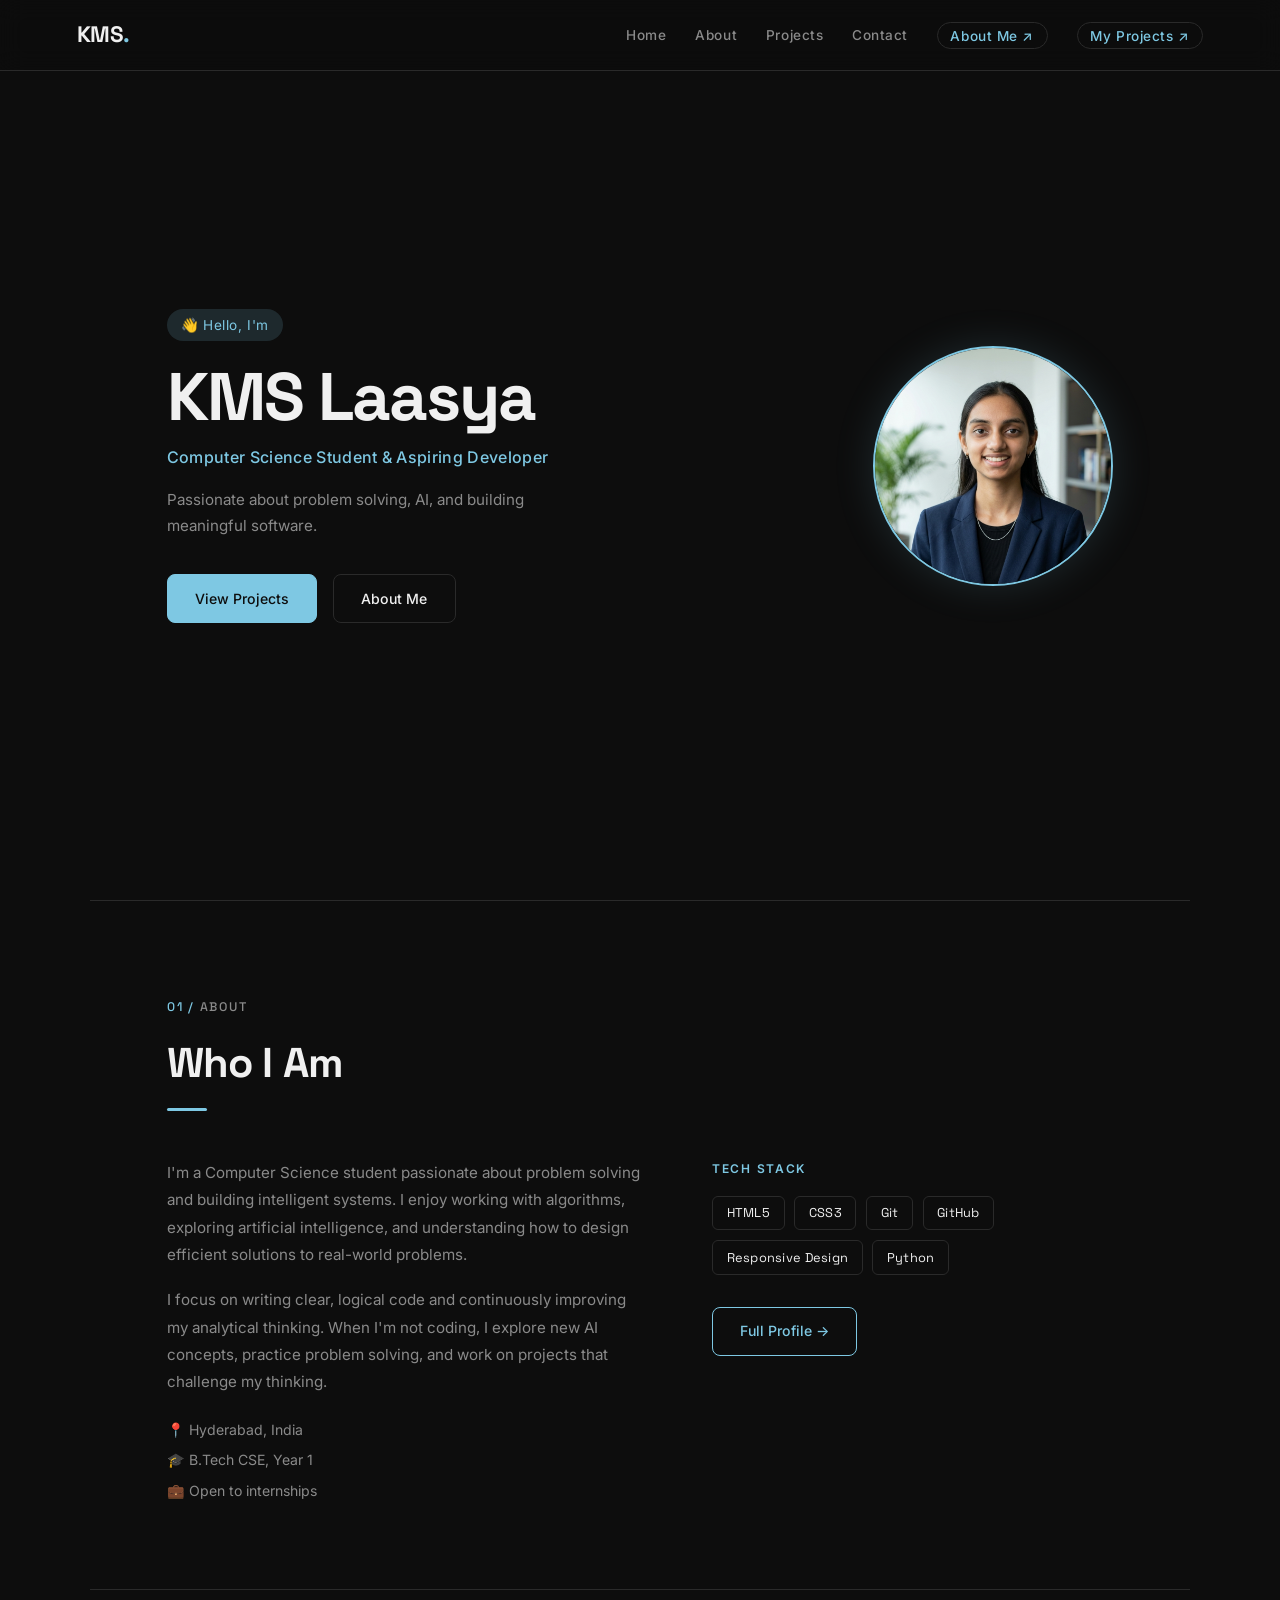
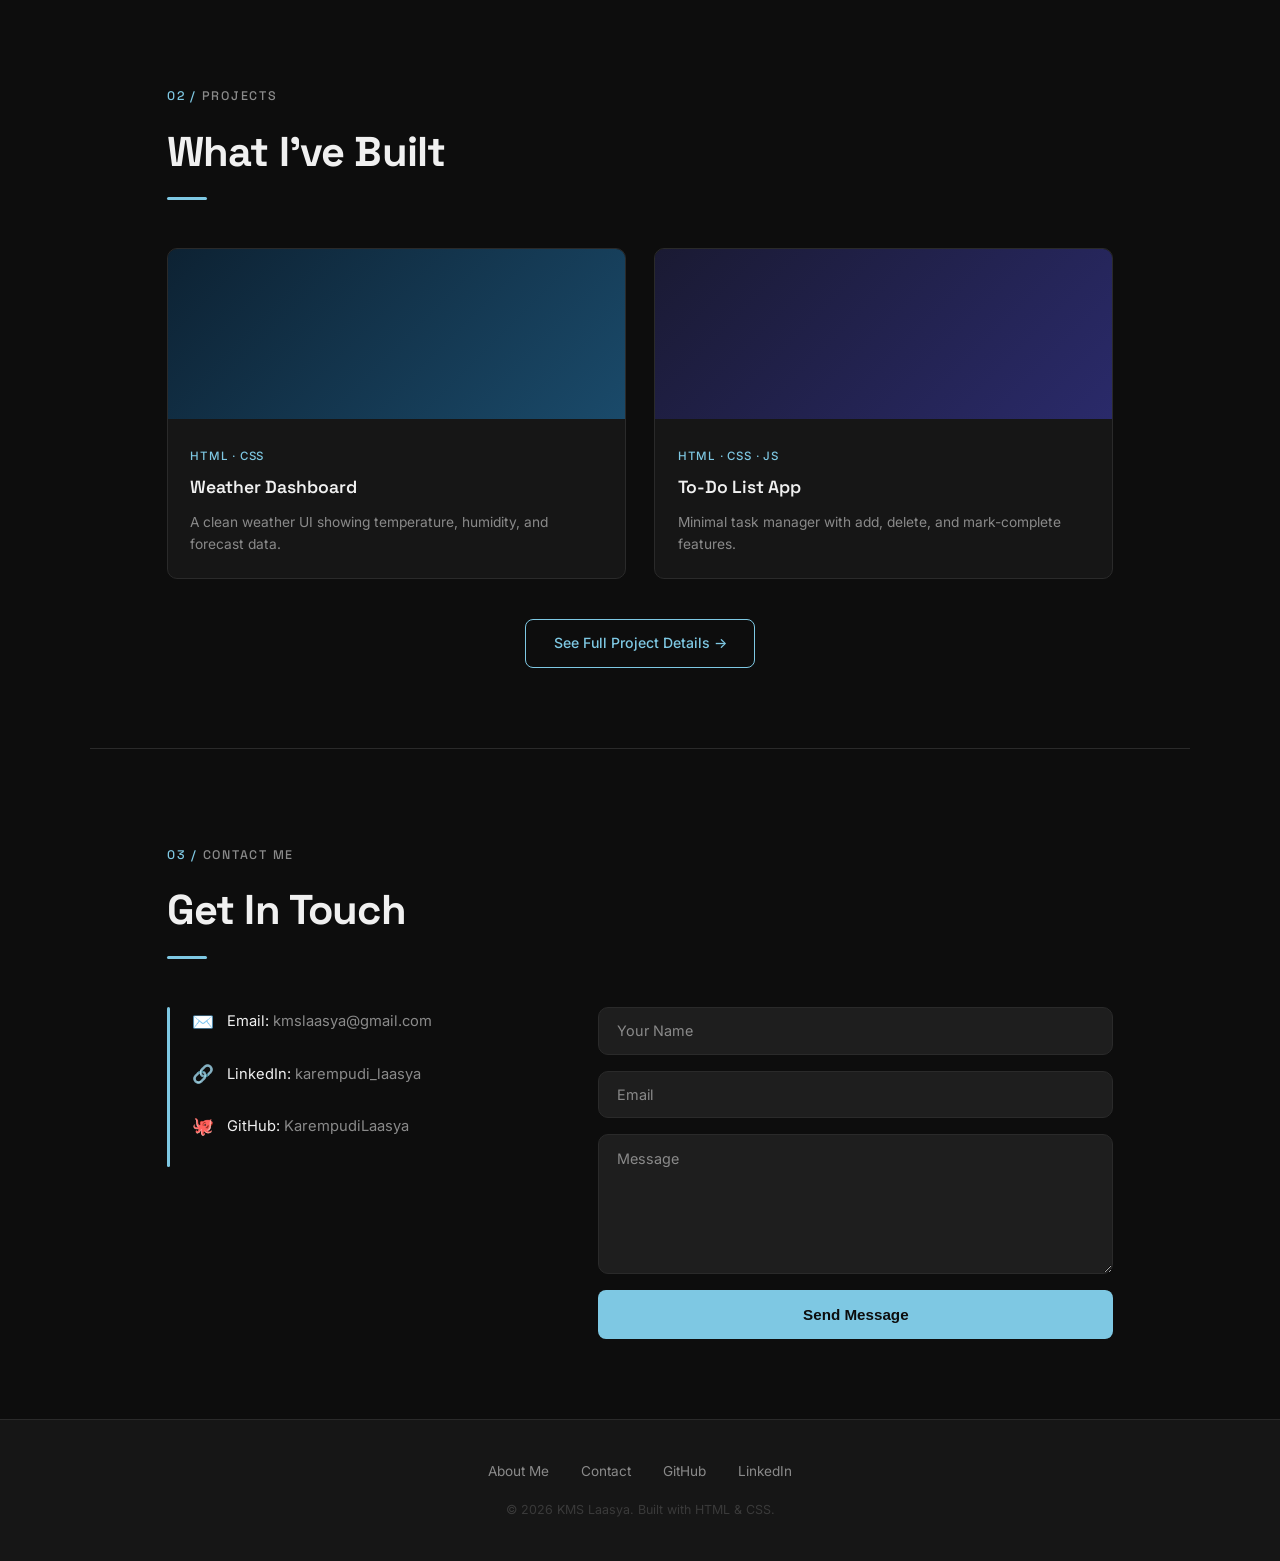
==== index.html @ 2747d2d9 "my portfolio website" ====
<!DOCTYPE html>
<!-- Main portfolio page — KMS Laasya — Summary / Landing page -->
<html lang="en">
<head>
  <meta charset="UTF-8" />
  <meta name="viewport" content="width=device-width, initial-scale=1.0" />
  <title>KMS Laasya — Portfolio</title>
  <!-- Google Fonts: Space Grotesk for modern dark-theme aesthetic -->
  <link href="https://fonts.googleapis.com/css2?family=Space+Grotesk:wght@300;400;500;600;700&family=Inter:wght@300;400;500&display=swap" rel="stylesheet" />
  <link rel="stylesheet" href="styles.css" />
</head>
<body>

  <!-- ===================== NAVIGATION ===================== -->
  <!-- Fixed top bar; 4 scroll links + 2 tab links to separate pages -->
  <header class="navbar">
    <a href="#home" class="nav-logo">KMS<span>.</span></a>
    <nav>
      <ul class="nav-links">
        <li><a href="#home">Home</a></li>
        <li><a href="#about">About</a></li>
        <li><a href="#projects">Projects</a></li>
        <li><a href="#contact">Contact</a></li>
        <!-- Tab links: open the two new dedicated pages -->
        <li><a href="about.html" class="nav-tab">About Me ↗</a></li>
        <li><a href="projects.html" class="nav-tab">My Projects ↗</a></li>
      </ul>
    </nav>
  </header>

  <!-- ===================== HERO SECTION ===================== -->
  <section id="home" class="hero">

    <div class="hero-text">
      <span class="hero-label">👋 Hello, I'm</span>
      <h1 class="hero-name">KMS Laasya</h1>
      <p class="hero-role">Computer Science Student &amp; Aspiring Developer</p>
      <p class="hero-tagline">Passionate about problem solving, AI, and building meaningful software.</p>
      <div class="hero-buttons">
        <a href="#projects" class="btn btn-primary">View Projects</a>
        <a href="about.html" class="btn btn-secondary">About Me</a>
      </div>
    </div>

    <!-- Profile image area — replace div with <img src="assets/profile.jpg"> when ready -->
    <div class="hero-image">
      <!-- Profile image " -->
        <img src="Profile_color.png" alt="KMS Laasya" class="profile-photo" />
    </div>

  </section>

  <!-- ===================== ABOUT SUMMARY ===================== -->
  <!-- Quick snapshot of who I am — styled like Image 2 (numbered label + bio + tech tags) -->
  <section id="about" class="about-summary">

    <div class="section-number">01 / <span>ABOUT</span></div>
    <h2 class="section-title">Who I Am</h2>
    <div class="title-line"></div>

    <!-- Two-column: bio text left | tech tags right -->
    <div class="about-summary-grid">

      <div class="about-bio">
        <p>
          I'm a Computer Science student passionate about problem solving and building
          intelligent systems. I enjoy working with algorithms, exploring artificial
          intelligence, and understanding how to design efficient solutions to real-world problems.
        </p>
        <p>
          I focus on writing clear, logical code and continuously improving my analytical
          thinking. When I'm not coding, I explore new AI concepts, practice problem solving,
          and work on projects that challenge my thinking.
        </p>
        <ul class="about-facts">
          <li>📍 Hyderabad, India</li>
          <li>🎓 B.Tech CSE, Year 1</li>
          <li>💼 Open to internships</li>
        </ul>
      </div>

      <!-- Tech stack pill tags (matches Image 2) -->
      <div class="tech-stack">
        <p class="tech-label">TECH STACK</p>
        <div class="tech-tags">
          <span class="tag">HTML5</span>
          <span class="tag">CSS3</span>
          <span class="tag">Git</span>
          <span class="tag">GitHub</span>
          <span class="tag">Responsive Design</span>
          <span class="tag">Python</span>
        </div>
        <a href="about.html" class="btn btn-outline" style="margin-top:2rem;display:inline-block;">Full Profile →</a>
      </div>

    </div>
  </section>

  <!-- ===================== PROJECTS SUMMARY ===================== -->
  <!-- Two mini project cards; full details live on projects.html -->
  <section id="projects" class="projects-summary">

    <div class="section-number">02 / <span>PROJECTS</span></div>
    <h2 class="section-title">What I've Built</h2>
    <div class="title-line"></div>

    <div class="projects-grid">

      <!-- Card 1: Weather Dashboard -->
      <article class="project-card">
        <div class="project-img project-img-1">
          <div class="project-overlay">
            <a href="https://github.com/KarempudiLaasya" class="overlay-link" target="_blank">GitHub</a>
          </div>
        </div>
        <div class="project-info">
          <span class="project-tag">HTML · CSS</span>
          <h3>Weather Dashboard</h3>
          <p>A clean weather UI showing temperature, humidity, and forecast data.</p>
        </div>
      </article>

      <!-- Card 2: To-Do List App -->
      <article class="project-card">
        <div class="project-img project-img-2">
          <div class="project-overlay">
            <a href="https://github.com/KarempudiLaasya" class="overlay-link" target="_blank">GitHub</a>
          </div>
        </div>
        <div class="project-info">
          <span class="project-tag">HTML · CSS · JS</span>
          <h3>To-Do List App</h3>
          <p>Minimal task manager with add, delete, and mark-complete features.</p>
        </div>
      </article>

    </div>

    <div class="projects-more">
      <a href="projects.html" class="btn btn-outline">See Full Project Details →</a>
    </div>

  </section>

  <!-- ===================== CONTACT SECTION ===================== -->
  <!-- Layout matches Image 1: info left, form right, dark background -->
  <section id="contact" class="contact">

    <div class="section-number">03 / <span>CONTACT ME</span></div>
    <h2 class="section-title">Get In Touch</h2>
    <div class="title-line"></div>

    <!-- Two-column grid: contact details | form -->
    <div class="contact-grid">

      <!-- Left: vertical accent bar + details list -->
      <div class="contact-info">
        <div class="contact-bar"></div>
        <ul class="contact-details">
          <!-- <li>
            <span class="c-icon">📞</span>
            <span>Phone: <a href="tel:+918328149238">+91 8328149238</a></span>
          </li> -->
          <li>
            <span class="c-icon">✉️</span>
            <span>Email: <a href="mailto:kmslaasya@gmail.com">kmslaasya@gmail.com</a></span>
          </li>
          <li>
            <span class="c-icon">🔗</span>
            <span>LinkedIn: <a href="https://www.linkedin.com/in/laasya-karempudi-705903399/" target="_blank">karempudi_laasya</a></span>
          </li>
          <li>
            <span class="c-icon">🐙</span>
            <span>GitHub: <a href="https://github.com/KarempudiLaasya" target="_blank">KarempudiLaasya</a></span>
          </li>
        </ul>
      </div>

      <!-- Right: mailto form — no JS, pure HTML -->
      <div class="contact-form-wrap">
        <form class="contact-form" action="mailto:kmslaasya@gmail.com" method="GET" enctype="text/plain">
          <input  type="text"  name="name"  placeholder="Your Name"  class="form-input" required />
          <input  type="email" name="email" placeholder="Email"       class="form-input" required />
          <textarea name="body" placeholder="Message" class="form-input form-textarea" rows="5" required></textarea>
          <button type="submit" class="btn btn-contact">Send Message</button>
        </form>
      </div>

    </div>
  </section>

  <!-- ===================== FOOTER ===================== -->
  <footer class="footer">
    <div class="footer-links">
      <a href="about.html">About Me</a>
      <a href="#contact">Contact</a>
      <a href="https://github.com/KarempudiLaasya" target="_blank">GitHub</a>
      <a href="https://www.linkedin.com/in/laasya-karempudi-705903399/" target="_blank">LinkedIn</a>
    </div>
    <p class="footer-copy">© 2026 KMS Laasya. Built with HTML &amp; CSS.</p>
  </footer>

</body>
</html>
---- styles.css ----
/* ============================================================
   style.css — KMS Laasya Portfolio
   Dark theme with sky-blue accents (matches reference images)
   ============================================================ */


/* ===================== CSS VARIABLES ===================== */
:root {
  --bg:         #0d0d0d;        /* Main page background — deep black */
  --surface:    #161616;        /* Card / panel background */
  --surface2:   #1e1e1e;        /* Slightly lighter surface for inputs */
  --ink:        #f0f0f0;        /* Primary text — near white */
  --muted:      #8a8a8a;        /* Muted / secondary text */
  --accent:     #7ec8e3;        /* Sky blue accent (matches Image 1 button) */
  --accent-dim: rgba(126,200,227,0.15); /* Dimmed accent for hover fills */
  --border:     #2a2a2a;        /* Subtle border */
  --shadow:     0 4px 30px rgba(0,0,0,0.4);

  --font-head:  'Space Grotesk', sans-serif;
  --font-body:  'Inter', sans-serif;

  --radius:     10px;
  --transition: 0.28s ease;
}

/* ===================== RESET & BASE ===================== */
*, *::before, *::after { margin:0; padding:0; box-sizing:border-box; }

html { scroll-behavior: smooth; }

body {
  font-family: var(--font-body);
  background: var(--bg);
  color: var(--ink);
  line-height: 1.7;
  font-size: 1rem;
}

ul  { list-style: none; }
a   { text-decoration: none; color: inherit; }
img { max-width: 100%; display: block; }

/* ===================== FADE-IN ANIMATION ===================== */
@keyframes fadeUp {
  from { opacity:0; transform:translateY(24px); }
  to   { opacity:1; transform:translateY(0); }
}
/* Applied to major entry elements */
.hero-text, .hero-image, .section-title, .about-summary-grid, .projects-grid, .contact-grid {
  animation: fadeUp 0.7s ease both;
}

/* ===================== NAVIGATION ===================== */
.navbar {
  position: fixed;
  top: 0; left: 0;
  width: 100%;
  z-index: 100;
  display: flex;
  align-items: center;
  justify-content: space-between;
  padding: 1rem 6%;
  background: rgba(13,13,13,0.92);
  backdrop-filter: blur(12px);
  border-bottom: 1px solid var(--border);
}

/* Logo */
.nav-logo {
  font-family: var(--font-head);
  font-size: 1.4rem;
  font-weight: 700;
  letter-spacing: -0.02em;
  color: var(--ink);
}
.nav-logo span { color: var(--accent); }

/* Links row */
.nav-links {
  display: flex;
  align-items: center;
  gap: 1.8rem;
}

.nav-links a {
  font-size: 0.85rem;
  font-weight: 500;
  color: var(--muted);
  letter-spacing: 0.04em;
  position: relative;
  transition: color var(--transition);
}
.nav-links a::after {
  content:'';
  position:absolute; bottom:-4px; left:0;
  width:0; height:2px;
  background: var(--accent);
  transition: width var(--transition);
}
.nav-links a:hover { color: var(--ink); }
.nav-links a:hover::after { width:100%; }

/* Tab links to other pages — slightly highlighted to stand out */
.nav-tab {
  color: var(--accent) !important;
  border: 1px solid var(--border);
  padding: 0.3rem 0.8rem;
  border-radius: 50px;
  transition: background var(--transition), border-color var(--transition) !important;
}
.nav-tab::after { display:none !important; } /* No underline for tabs */
.nav-tab:hover  { background: var(--accent-dim); border-color: var(--accent) !important; }

/* ===================== BUTTONS ===================== */
.btn {
  display: inline-block;
  padding: 0.72rem 1.7rem;
  border-radius: 8px;
  font-size: 0.88rem;
  font-weight: 500;
  cursor: pointer;
  transition: transform var(--transition), box-shadow var(--transition), background var(--transition);
  border: 1px solid transparent;
}
.btn:hover { transform: translateY(-3px); }

/* Solid accent fill */
.btn-primary {
  background: var(--accent);
  color: #0d0d0d;
  border-color: var(--accent);
}
.btn-primary:hover { box-shadow: 0 6px 20px rgba(126,200,227,0.3); }

/* Ghost / outline */
.btn-secondary {
  background: transparent;
  color: var(--ink);
  border-color: var(--border);
}
.btn-secondary:hover { background: var(--surface2); border-color: var(--muted); }

.btn-outline {
  background: transparent;
  color: var(--accent);
  border-color: var(--accent);
}
.btn-outline:hover { background: var(--accent-dim); }

/* Contact form submit button — full width, same shade as Image 1 */
.btn-contact {
  width: 100%;
  background: var(--accent);
  color: #0d0d0d;
  font-size: 0.95rem;
  font-weight: 600;
  padding: 1rem;
  border-radius: 8px;
  border: none;
  cursor: pointer;
  transition: opacity var(--transition), transform var(--transition);
}
.btn-contact:hover { opacity: 0.85; transform: translateY(-2px); }

/* ===================== SHARED SECTION STYLES ===================== */
section {
  padding: 6rem 6% 5rem;
  max-width: 1100px;
  margin: 0 auto;
}

/* Numbered section label — "01 / ABOUT" style */
.section-number {
  font-family: var(--font-head);
  font-size: 0.78rem;
  letter-spacing: 0.14em;
  color: var(--accent);
  margin-bottom: 0.6rem;
  font-weight: 500;
}
.section-number span { color: var(--muted); }

/* Section main title */
.section-title {
  font-family: var(--font-head);
  font-size: clamp(1.8rem, 4vw, 2.6rem);
  font-weight: 700;
  color: var(--ink);
  margin-bottom: 0.6rem;
  letter-spacing: -0.02em;
}

/* Short accent underline below title */
.title-line {
  width: 40px;
  height: 3px;
  background: var(--accent);
  margin-bottom: 3rem;
  border-radius: 2px;
}

/* ===================== HERO ===================== */
.hero {
  min-height: 100vh;
  display: flex;
  align-items: center;
  justify-content: space-between;
  gap: 3rem;
  padding-top: 7rem;
  max-width: 1100px;
  margin: 0 auto;
  padding-left: 6%;
  padding-right: 6%;
}

/* Badge above name */
.hero-label {
  display: inline-block;
  font-size: 0.85rem;
  color: var(--accent);
  background: var(--accent-dim);
  padding: 0.3rem 0.9rem;
  border-radius: 50px;
  margin-bottom: 1.2rem;
  letter-spacing: 0.04em;
}

/* Large name heading */
.hero-name {
  font-family: var(--font-head);
  font-size: clamp(2.6rem, 6vw, 4.2rem);
  line-height: 1.1;
  font-weight: 700;
  letter-spacing: -0.03em;
  margin-bottom: 0.6rem;
}

/* Role text */
.hero-role {
  font-size: 1rem;
  color: var(--accent);
  font-weight: 500;
  margin-bottom: 1rem;
  letter-spacing: 0.02em;
}

/* Short bio line */
.hero-tagline {
  font-size: 0.95rem;
  color: var(--muted);
  max-width: 420px;
  margin-bottom: 2.2rem;
}

.hero-buttons { display:flex; gap:1rem; flex-wrap:wrap; }

/* Profile circle */
.profile-placeholder {
  width: 240px;
  height: 240px;
  border-radius: 50%;
  background: linear-gradient(135deg, #1a2a33 0%, #2a4a5a 100%);
  display: flex;
  align-items: center;
  justify-content: center;
  font-family: var(--font-head);
  font-size: 2.6rem;
  color: var(--accent);
  font-weight: 700;
  border: 2px solid var(--accent);
  box-shadow: 0 0 40px rgba(126,200,227,0.15);
}

/* If a real photo is used, apply this class to the <img> tag */
.profile-photo {
  width: 240px;
  height: 240px;
  border-radius: 50%;
  object-fit: cover;
  border: 2px solid var(--accent);
  box-shadow: 0 0 40px rgba(126,200,227,0.15);
}

/* ===================== ABOUT SUMMARY ===================== */
.about-summary {
  border-top: 1px solid var(--border);
}

/* Two-column grid: bio | tech tags */
.about-summary-grid {
  display: grid;
  grid-template-columns: 1.2fr 1fr;
  gap: 4rem;
  align-items: start;
}

.about-bio p {
  color: var(--muted);
  margin-bottom: 1.1rem;
  font-size: 0.95rem;
  line-height: 1.8;
}

/* Quick facts bullets */
.about-facts { margin-top: 1.4rem; }
.about-facts li {
  font-size: 0.88rem;
  color: var(--muted);
  margin-bottom: 0.4rem;
}

/* Tech stack label */
.tech-label {
  font-size: 0.75rem;
  letter-spacing: 0.14em;
  color: var(--accent);
  font-weight: 600;
  margin-bottom: 1rem;
}

/* Tag pills — matches Image 2 bordered tags */
.tech-tags { display: flex; flex-wrap: wrap; gap: 0.6rem; }

.tag {
  font-size: 0.8rem;
  color: var(--ink);
  border: 1px solid var(--border);
  padding: 0.35rem 0.85rem;
  border-radius: 6px;
  font-family: var(--font-head);
  letter-spacing: 0.02em;
  transition: border-color var(--transition), color var(--transition);
}
.tag:hover { border-color: var(--accent); color: var(--accent); }

/* ===================== PROJECTS SUMMARY ===================== */
.projects-summary { border-top: 1px solid var(--border); }

/* Responsive 2-column grid */
.projects-grid {
  display: grid;
  grid-template-columns: repeat(auto-fit, minmax(280px, 1fr));
  gap: 1.8rem;
}

/* Project card */
.project-card {
  background: var(--surface);
  border: 1px solid var(--border);
  border-radius: var(--radius);
  overflow: hidden;
  transition: transform var(--transition), border-color var(--transition), box-shadow var(--transition);
}
.project-card:hover {
  transform: translateY(-6px);
  border-color: var(--accent);
  box-shadow: 0 12px 40px rgba(126,200,227,0.1);
}

/* Image area: coloured gradient placeholder */
.project-img {
  height: 170px;
  position: relative;
  overflow: hidden;
}
.project-img-1 { background: linear-gradient(135deg, #0d2233, #1a4a6a); }
.project-img-2 { background: linear-gradient(135deg, #1a1a33, #2a2a6a); }
.project-img-3 { background: linear-gradient(135deg, #1a2a1a, #2a5a2a); }

/* Hover overlay on image */
.project-overlay {
  position: absolute; inset:0;
  background: rgba(0,0,0,0.65);
  display: flex; align-items:center; justify-content:center; gap:1rem;
  opacity:0;
  transition: opacity var(--transition);
}
.project-card:hover .project-overlay { opacity:1; }

.overlay-link {
  color: var(--ink);
  background: rgba(126,200,227,0.2);
  border: 1px solid var(--accent);
  padding: 0.45rem 1rem;
  border-radius: 6px;
  font-size: 0.8rem;
  transition: background var(--transition);
}
.overlay-link:hover { background: var(--accent); color: #0d0d0d; }

/* Card text area */
.project-info { padding: 1.4rem; }

.project-tag {
  font-size: 0.72rem;
  color: var(--accent);
  letter-spacing: 0.07em;
  font-weight: 500;
}

.project-info h3 {
  font-family: var(--font-head);
  font-size: 1.1rem;
  margin: 0.3rem 0 0.5rem;
  color: var(--ink);
  font-weight: 600;
}

.project-info p { font-size:0.86rem; color:var(--muted); line-height:1.6; }

.projects-more { text-align:center; margin-top:2.5rem; }

/* ===================== CONTACT SECTION ===================== */
.contact { border-top: 1px solid var(--border); }

/* Two-column layout: info | form */
.contact-grid {
  display: grid;
  grid-template-columns: 1fr 1.4fr;
  gap: 4rem;
  align-items: start;
}

/* Left column: vertical bar + details */
.contact-info {
  display: flex;
  gap: 1.4rem;
  align-items: flex-start;
}

/* The thin vertical sky-blue bar from Image 1 */
.contact-bar {
  width: 3px;
  min-height: 160px;
  background: var(--accent);
  border-radius: 2px;
  flex-shrink: 0;
}

.contact-details { display:flex; flex-direction:column; gap:1.4rem; }

.contact-details li {
  display: flex;
  align-items: center;
  gap: 0.8rem;
  font-size: 0.92rem;
  color: var(--ink);
}

.c-icon { font-size: 1.1rem; }

.contact-details a {
  color: var(--muted);
  transition: color var(--transition);
}
.contact-details a:hover { color: var(--accent); }

/* Right column: form */
.contact-form { display:flex; flex-direction:column; gap:1rem; }

/* Shared input + textarea styles — matches Image 1 dark rounded fields */
.form-input {
  width: 100%;
  background: var(--surface2);
  border: 1px solid var(--border);
  border-radius: var(--radius);
  padding: 0.9rem 1.1rem;
  font-size: 0.9rem;
  color: var(--ink);
  font-family: var(--font-body);
  transition: border-color var(--transition);
  outline: none;
}
.form-input::placeholder { color: var(--muted); }
.form-input:focus { border-color: var(--accent); }

/* Textarea: taller, resizable vertically only */
.form-textarea {
  resize: vertical;
  min-height: 140px;
}

/* ===================== FOOTER ===================== */
.footer {
  background: var(--surface);
  border-top: 1px solid var(--border);
  text-align: center;
  padding: 2.5rem 6%;
}
.footer-links {
  display: flex;
  justify-content: center;
  gap: 2rem;
  flex-wrap: wrap;
  margin-bottom: 1rem;
}
.footer-links a {
  font-size: 0.85rem;
  color: var(--muted);
  transition: color var(--transition);
}
.footer-links a:hover { color: var(--accent); }
.footer-copy { font-size: 0.78rem; color: #3a3a3a; }

/* ===================== ABOUT PAGE — FULL ===================== */
/* Used in about.html */
.page-hero {
  padding: 9rem 6% 4rem;
  max-width: 1100px;
  margin: 0 auto;
  display: grid;
  grid-template-columns: 1fr 1.4fr;
  gap: 4rem;
  align-items: center;
  border-bottom: 1px solid var(--border);
}

.page-hero-img .profile-placeholder,
.page-hero-img .profile-photo {
  width: 200px;
  height: 200px;
  font-size: 2rem;
}

/* Education cards */
.education-section {
  padding: 4rem 6%;
  max-width: 1100px;
  margin: 0 auto;
  border-bottom: 1px solid var(--border);
}

.edu-cards { display:flex; flex-direction:column; gap:1.2rem; margin-top:2rem; }

.edu-card {
  background: var(--surface);
  border: 1px solid var(--border);
  border-radius: var(--radius);
  padding: 1.5rem 1.8rem;
  display: flex;
  justify-content: space-between;
  align-items: flex-start;
  gap: 1rem;
  transition: border-color var(--transition);
}
.edu-card:hover { border-color: var(--accent); }

.edu-card h3 { font-family:var(--font-head); font-size:1rem; font-weight:600; margin-bottom:0.3rem; }
.edu-card p  { font-size:0.85rem; color:var(--muted); }
.edu-year    { font-size:0.8rem; color:var(--accent); white-space:nowrap; }

/* Currently doing section */
.currently-section {
  padding: 4rem 6%;
  max-width: 1100px;
  margin: 0 auto;
}

.currently-grid {
  display: grid;
  grid-template-columns: repeat(auto-fit, minmax(220px, 1fr));
  gap: 1.2rem;
  margin-top: 2rem;
}

.currently-card {
  background: var(--surface);
  border: 1px solid var(--border);
  border-radius: var(--radius);
  padding: 1.5rem;
  transition: border-color var(--transition), transform var(--transition);
}
.currently-card:hover { border-color:var(--accent); transform:translateY(-4px); }
.currently-card .c-big-icon { font-size:1.8rem; margin-bottom:0.6rem; display:block; }
.currently-card h3 { font-family:var(--font-head); font-size:0.95rem; font-weight:600; margin-bottom:0.4rem; }
.currently-card p  { font-size:0.83rem; color:var(--muted); line-height:1.6; }

/* ===================== PROJECTS PAGE — FULL ===================== */
/* Used in projects.html */
.project-full-card {
  background: var(--surface);
  border: 1px solid var(--border);
  border-radius: var(--radius);
  overflow: hidden;
  margin-bottom: 2.5rem;
  transition: border-color var(--transition);
}
.project-full-card:hover { border-color: var(--accent); }

/* Top banner image area — taller than summary cards */
.project-full-img {
  height: 220px;
  position: relative;
}

/* Card body: two columns inside the expanded card */
.project-full-body {
  display: grid;
  grid-template-columns: 1.2fr 1fr;
  gap: 2rem;
  padding: 2rem;
  align-items: start;
}

.project-full-body h2 {
  font-family: var(--font-head);
  font-size: 1.4rem;
  font-weight: 700;
  margin-bottom: 0.8rem;
  letter-spacing: -0.02em;
}

.project-full-body > div > p {
  font-size: 0.9rem;
  color: var(--muted);
  line-height: 1.8;
  margin-bottom: 1rem;
}

/* Section label inside card (e.g. "TECH STACK") */
.card-label {
  font-size: 0.72rem;
  letter-spacing: 0.12em;
  color: var(--accent);
  font-weight: 600;
  margin-bottom: 0.7rem;
  display: block;
}

/* Feature list inside project card */
.feature-list { display:flex; flex-direction:column; gap:0.5rem; margin-bottom:1.4rem; }
.feature-list li {
  font-size: 0.86rem;
  color: var(--muted);
  padding-left: 1rem;
  position: relative;
}
.feature-list li::before {
  content: '→';
  position: absolute;
  left: 0;
  color: var(--accent);
}

/* Project links row */
.project-links { display:flex; gap:0.8rem; flex-wrap:wrap; margin-top:1.2rem; }

/* ===================== MEDIA QUERIES ===================== */
@media (max-width: 860px) {
  .about-summary-grid,
  .contact-grid,
  .page-hero,
  .project-full-body { grid-template-columns: 1fr; gap: 2.5rem; }

  .projects-grid { grid-template-columns: 1fr; }
}

@media (max-width: 768px) {
  .hero { flex-direction:column-reverse; text-align:center; padding-top:6rem; min-height:auto; padding-bottom:3rem; }
  .hero-buttons { justify-content:center; }
  .hero-tagline { margin: 0 auto 2rem; }
  .profile-placeholder { width:160px; height:160px; font-size:2rem; }
  .nav-links { gap:1rem; }
  .nav-links a { font-size:0.78rem; }
}

@media (max-width: 480px) {
  section { padding:4rem 5%; }
  .nav-tab { display:none; } /* hide tab links on very small screens to save space */
}
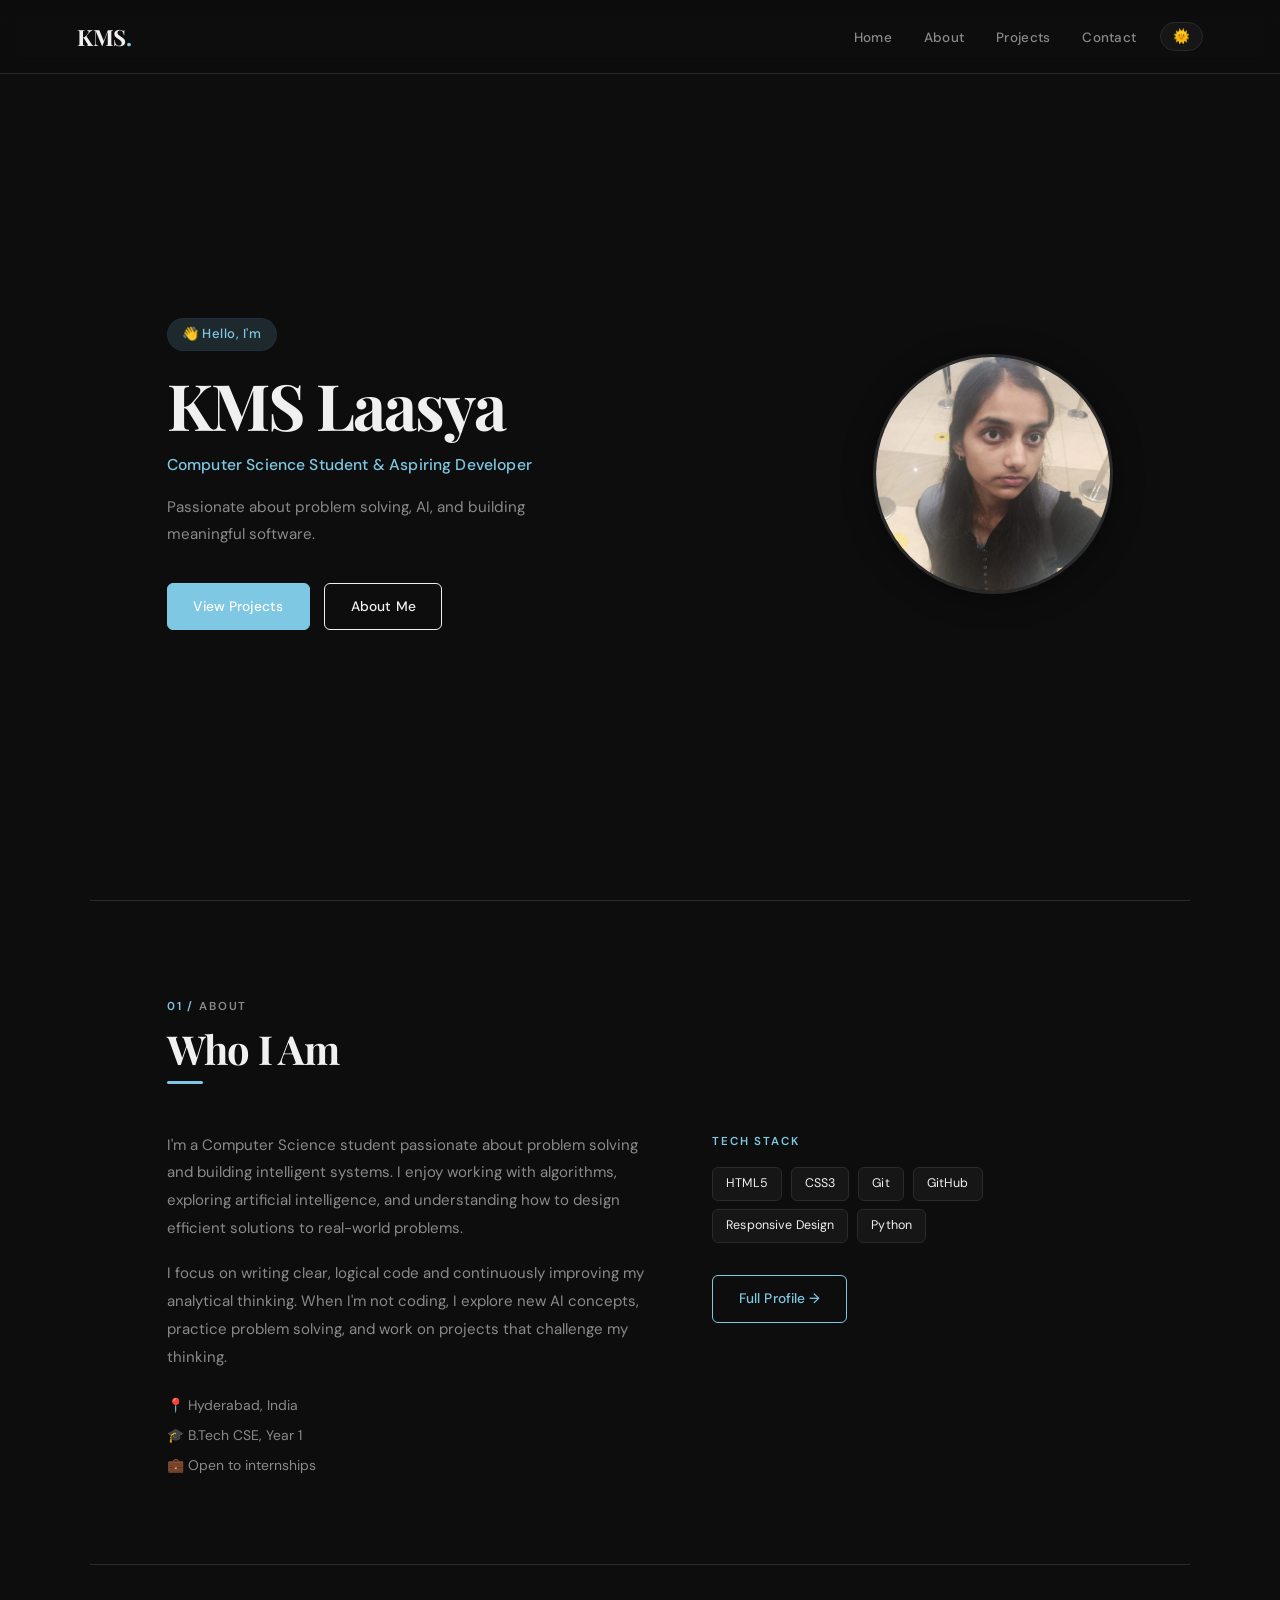
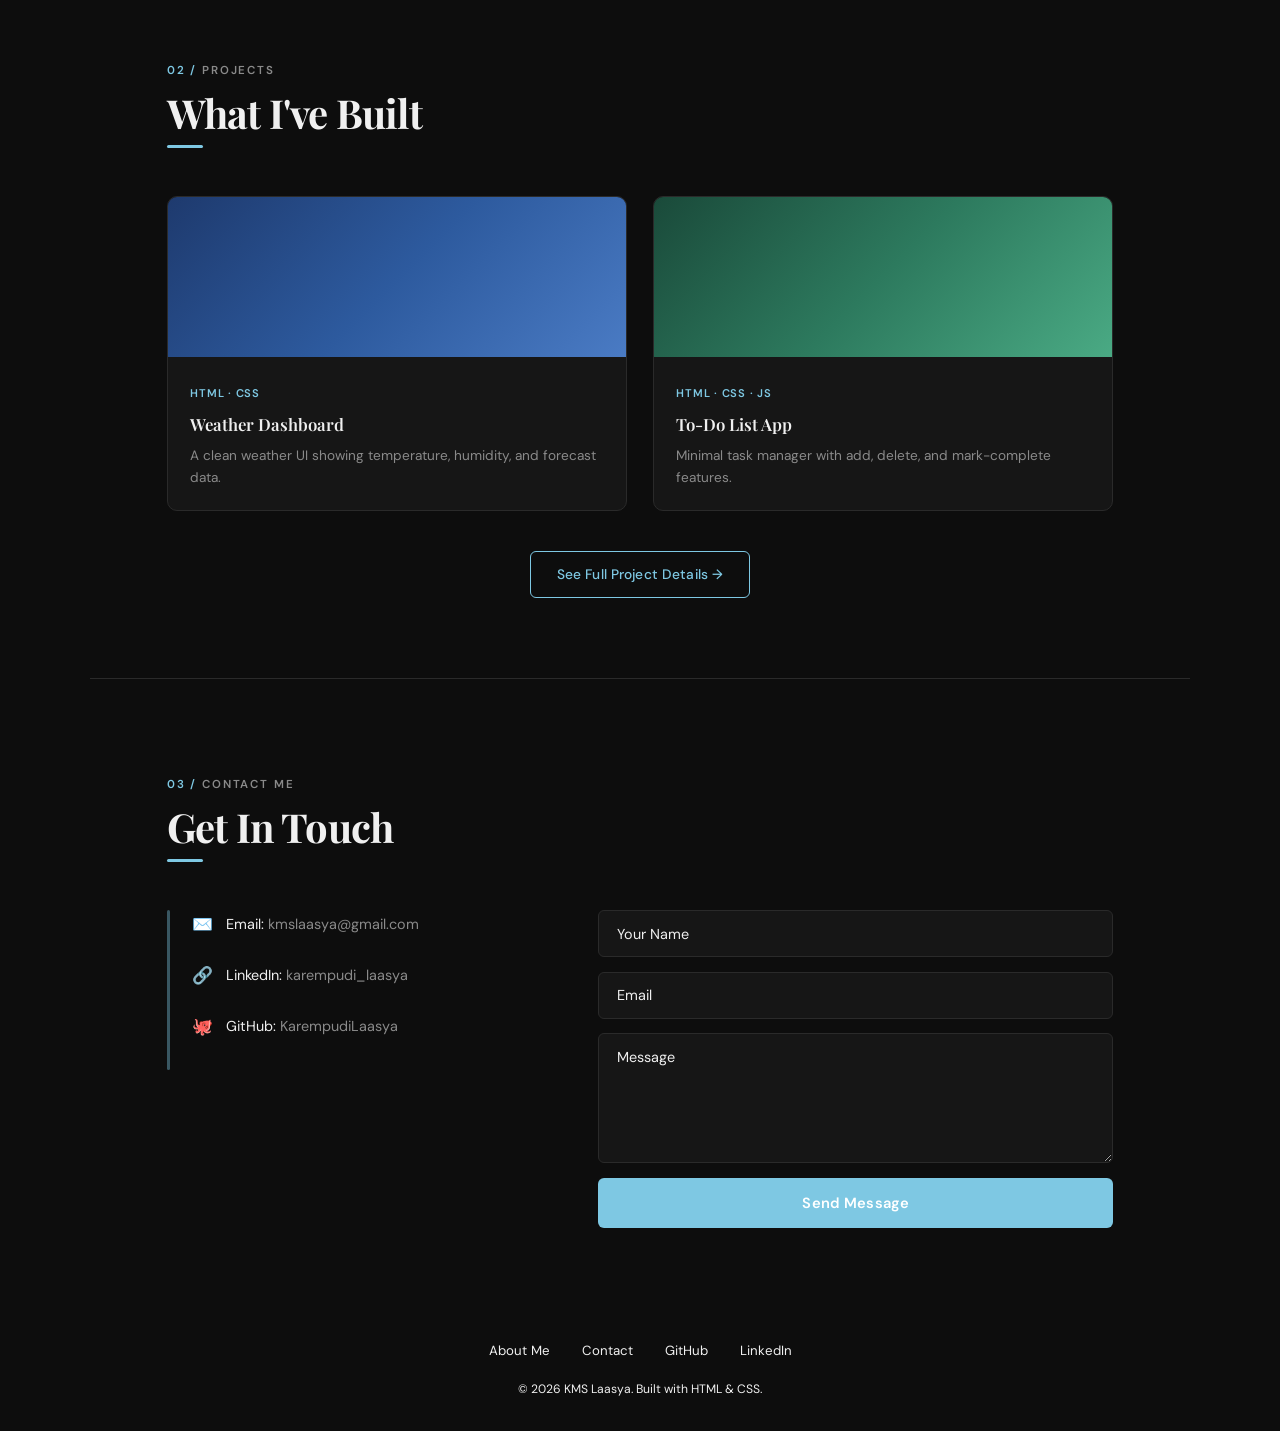
==== commit ee71cde3: "dark and light theme" ====
--- a/index.html
+++ b/index.html
@@ -5,28 +5,31 @@
   <meta charset="UTF-8" />
   <meta name="viewport" content="width=device-width, initial-scale=1.0" />
   <title>KMS Laasya — Portfolio</title>
-  <!-- Google Fonts: Space Grotesk for modern dark-theme aesthetic -->
-  <link href="https://fonts.googleapis.com/css2?family=Space+Grotesk:wght@300;400;500;600;700&family=Inter:wght@300;400;500&display=swap" rel="stylesheet" />
+  <link href="https://fonts.googleapis.com/css2?family=Playfair+Display:wght@400;600;700&family=DM+Sans:wght@300;400;500;600&display=swap" rel="stylesheet" />
   <link rel="stylesheet" href="styles.css" />
 </head>
 <body>
 
   <!-- ===================== NAVIGATION ===================== -->
-  <!-- Fixed top bar; 4 scroll links + 2 tab links to separate pages -->
-  <header class="navbar">
-    <a href="#home" class="nav-logo">KMS<span>.</span></a>
+<header class="navbar">
+  <a href="#home" class="nav-logo">KMS<span>.</span></a>
+
+  <div class="navbar-right">
     <nav>
       <ul class="nav-links">
         <li><a href="#home">Home</a></li>
         <li><a href="#about">About</a></li>
         <li><a href="#projects">Projects</a></li>
         <li><a href="#contact">Contact</a></li>
-        <!-- Tab links: open the two new dedicated pages -->
-        <li><a href="about.html" class="nav-tab">About Me ↗</a></li>
-        <li><a href="projects.html" class="nav-tab">My Projects ↗</a></li>
       </ul>
     </nav>
-  </header>
+
+    <!-- THEME TOGGLE BUTTON -->
+    <button class="theme-toggle" id="themeToggle">
+      <span class="toggle-icon">🌞</span>
+    </button>
+  </div>
+</header>
 
   <!-- ===================== HERO SECTION ===================== -->
   <section id="home" class="hero">
@@ -42,23 +45,19 @@
       </div>
     </div>
 
-    <!-- Profile image area — replace div with <img src="assets/profile.jpg"> when ready -->
     <div class="hero-image">
-      <!-- Profile image " -->
-        <img src="Profile_color.png" alt="KMS Laasya" class="profile-photo" />
+      <img src="Profile_color.png" alt="KMS Laasya" class="profile-photo" />
     </div>
 
   </section>
 
   <!-- ===================== ABOUT SUMMARY ===================== -->
-  <!-- Quick snapshot of who I am — styled like Image 2 (numbered label + bio + tech tags) -->
   <section id="about" class="about-summary">
 
     <div class="section-number">01 / <span>ABOUT</span></div>
     <h2 class="section-title">Who I Am</h2>
     <div class="title-line"></div>
 
-    <!-- Two-column: bio text left | tech tags right -->
     <div class="about-summary-grid">
 
       <div class="about-bio">
@@ -79,9 +78,8 @@
         </ul>
       </div>
 
-      <!-- Tech stack pill tags (matches Image 2) -->
       <div class="tech-stack">
-        <p class="tech-label">TECH STACK</p>
+        <p class="tech-label">Tech Stack</p>
         <div class="tech-tags">
           <span class="tag">HTML5</span>
           <span class="tag">CSS3</span>
@@ -97,7 +95,6 @@
   </section>
 
   <!-- ===================== PROJECTS SUMMARY ===================== -->
-  <!-- Two mini project cards; full details live on projects.html -->
   <section id="projects" class="projects-summary">
 
     <div class="section-number">02 / <span>PROJECTS</span></div>
@@ -106,7 +103,6 @@
 
     <div class="projects-grid">
 
-      <!-- Card 1: Weather Dashboard -->
       <article class="project-card">
         <div class="project-img project-img-1">
           <div class="project-overlay">
@@ -120,7 +116,6 @@
         </div>
       </article>
 
-      <!-- Card 2: To-Do List App -->
       <article class="project-card">
         <div class="project-img project-img-2">
           <div class="project-overlay">
@@ -143,24 +138,17 @@
   </section>
 
   <!-- ===================== CONTACT SECTION ===================== -->
-  <!-- Layout matches Image 1: info left, form right, dark background -->
   <section id="contact" class="contact">
 
     <div class="section-number">03 / <span>CONTACT ME</span></div>
     <h2 class="section-title">Get In Touch</h2>
     <div class="title-line"></div>
 
-    <!-- Two-column grid: contact details | form -->
     <div class="contact-grid">
 
-      <!-- Left: vertical accent bar + details list -->
       <div class="contact-info">
         <div class="contact-bar"></div>
         <ul class="contact-details">
-          <!-- <li>
-            <span class="c-icon">📞</span>
-            <span>Phone: <a href="tel:+918328149238">+91 8328149238</a></span>
-          </li> -->
           <li>
             <span class="c-icon">✉️</span>
             <span>Email: <a href="mailto:kmslaasya@gmail.com">kmslaasya@gmail.com</a></span>
@@ -176,7 +164,6 @@
         </ul>
       </div>
 
-      <!-- Right: mailto form — no JS, pure HTML -->
       <div class="contact-form-wrap">
         <form class="contact-form" action="mailto:kmslaasya@gmail.com" method="GET" enctype="text/plain">
           <input  type="text"  name="name"  placeholder="Your Name"  class="form-input" required />
@@ -199,6 +186,6 @@
     </div>
     <p class="footer-copy">© 2026 KMS Laasya. Built with HTML &amp; CSS.</p>
   </footer>
-
+<script src="script.js"></script>
 </body>
 </html>
--- a/styles.css
+++ b/styles.css
@@ -1,10 +1,9 @@
 /* ============================================================
-   style.css — KMS Laasya Portfolio
-   Dark theme with sky-blue accents (matches reference images)
+   styles.css — KMS Laasya Portfolio
+   Light Theme (default) + Dark Theme Toggle
    ============================================================ */
 
-
-/* ===================== CSS VARIABLES ===================== */
+/* ===================== LIGHT THEME (DEFAULT) ===================== */
 :root {
   --bg:         #0d0d0d;        /* Main page background — deep black */
   --surface:    #161616;        /* Card / panel background */
@@ -16,16 +15,41 @@
   --border:     #2a2a2a;        /* Subtle border */
   --shadow:     0 4px 30px rgba(0,0,0,0.4);
 
-  --font-head:  'Space Grotesk', sans-serif;
-  --font-body:  'Inter', sans-serif;
+  --font-head:  'Playfair Display', 'Georgia', serif;
+  --font-ui:    'DM Sans', 'Helvetica Neue', sans-serif;
+  --font-body:  'DM Sans', 'Helvetica Neue', sans-serif;
 
   --radius:     10px;
-  --transition: 0.28s ease;
-}
+  --radius-sm:  6px;
+  --transition: 0.22s ease;
+}
+
+/* ===================== DARK THEME ===================== */
+[data-theme="dark"] {
+  --bg:         #0f0f17;
+  --surface:    #1a1a2a;
+  --surface2:   #22223a;
+  --ink:        #e8e6f0;
+  --muted:      #9090a8;
+  --accent:     #7b9fd4;
+  --accent-mid: #a0bce8;
+  --accent-dim: rgba(123,159,212,0.12);
+  --border:     #2a2a42;
+  --border-mid: #3a3a58;
+  --shadow-sm:  0 1px 4px rgba(0,0,0,0.3);
+  --shadow:     0 4px 24px rgba(0,0,0,0.4);
+  --shadow-lg:  0 8px 40px rgba(0,0,0,0.5);
+  --navbar-bg:  rgba(15,15,23,0.95);
+  --footer-bg:  #07070f;
+  --footer-text:rgba(232,230,240,0.5);
+  --footer-copy:rgba(232,230,240,0.25);
+}
+
+/* ===================== FONTS ===================== */
+@import url('https://fonts.googleapis.com/css2?family=Playfair+Display:wght@400;600;700&family=DM+Sans:wght@300;400;500;600&display=swap');
 
 /* ===================== RESET & BASE ===================== */
 *, *::before, *::after { margin:0; padding:0; box-sizing:border-box; }
-
 html { scroll-behavior: smooth; }
 
 body {
@@ -34,21 +58,36 @@
   color: var(--ink);
   line-height: 1.7;
   font-size: 1rem;
+  -webkit-font-smoothing: antialiased;
+  transition: background var(--transition), color var(--transition);
 }
 
 ul  { list-style: none; }
 a   { text-decoration: none; color: inherit; }
 img { max-width: 100%; display: block; }
 
-/* ===================== FADE-IN ANIMATION ===================== */
-@keyframes fadeUp {
-  from { opacity:0; transform:translateY(24px); }
-  to   { opacity:1; transform:translateY(0); }
-}
-/* Applied to major entry elements */
-.hero-text, .hero-image, .section-title, .about-summary-grid, .projects-grid, .contact-grid {
-  animation: fadeUp 0.7s ease both;
-}
+/* ===================== THEME TOGGLE BUTTON ===================== */
+.theme-toggle {
+  background: var(--surface);
+  border: 1px solid var(--border);
+  border-radius: 50px;
+  cursor: pointer;
+  display: flex;
+  align-items: center;
+  gap: 0.4rem;
+  padding: 0.3rem 0.75rem;
+  font-size: 0.85rem;
+  color: var(--ink);
+  font-family: var(--font-ui);
+  transition: all var(--transition);
+  flex-shrink: 0;
+}
+.theme-toggle:hover {
+  border-color: var(--accent);
+  color: var(--accent);
+  background: var(--accent-dim);
+}
+.theme-toggle .toggle-icon { font-size: 1rem; }
 
 /* ===================== NAVIGATION ===================== */
 .navbar {
@@ -59,108 +98,120 @@
   display: flex;
   align-items: center;
   justify-content: space-between;
-  padding: 1rem 6%;
-  background: rgba(13,13,13,0.92);
-  backdrop-filter: blur(12px);
+  padding: 1.1rem 6%;
+  background: var(--navbar-bg);
+  backdrop-filter: blur(10px);
   border-bottom: 1px solid var(--border);
-}
-
-/* Logo */
+  transition: background var(--transition), border-color var(--transition);
+}
+
+/* Right side of navbar: links + toggle */
+.navbar-right {
+  display: flex;
+  align-items: center;
+  gap: 1.5rem;
+}
+
 .nav-logo {
   font-family: var(--font-head);
   font-size: 1.4rem;
   font-weight: 700;
-  letter-spacing: -0.02em;
+  letter-spacing: -0.01em;
   color: var(--ink);
 }
 .nav-logo span { color: var(--accent); }
 
-/* Links row */
 .nav-links {
   display: flex;
   align-items: center;
-  gap: 1.8rem;
+  gap: 2rem;
 }
 
 .nav-links a {
-  font-size: 0.85rem;
+  font-size: 0.84rem;
   font-weight: 500;
   color: var(--muted);
-  letter-spacing: 0.04em;
-  position: relative;
+  letter-spacing: 0.02em;
   transition: color var(--transition);
 }
-.nav-links a::after {
-  content:'';
-  position:absolute; bottom:-4px; left:0;
-  width:0; height:2px;
-  background: var(--accent);
-  transition: width var(--transition);
-}
 .nav-links a:hover { color: var(--ink); }
-.nav-links a:hover::after { width:100%; }
-
-/* Tab links to other pages — slightly highlighted to stand out */
+
 .nav-tab {
   color: var(--accent) !important;
-  border: 1px solid var(--border);
-  padding: 0.3rem 0.8rem;
+  border: 1px solid var(--accent);
+  padding: 0.28rem 0.85rem;
   border-radius: 50px;
-  transition: background var(--transition), border-color var(--transition) !important;
-}
-.nav-tab::after { display:none !important; } /* No underline for tabs */
-.nav-tab:hover  { background: var(--accent-dim); border-color: var(--accent) !important; }
+  font-size: 0.8rem !important;
+  transition: background var(--transition), color var(--transition) !important;
+}
+.nav-tab:hover { background: var(--accent) !important; color: #fff !important; }
+.nav-tab.active { background: var(--accent) !important; color: #fff !important; }
 
 /* ===================== BUTTONS ===================== */
 .btn {
   display: inline-block;
-  padding: 0.72rem 1.7rem;
-  border-radius: 8px;
-  font-size: 0.88rem;
+  padding: 0.7rem 1.6rem;
+  border-radius: var(--radius-sm);
+  font-size: 0.86rem;
   font-weight: 500;
   cursor: pointer;
-  transition: transform var(--transition), box-shadow var(--transition), background var(--transition);
+  transition: all var(--transition);
   border: 1px solid transparent;
-}
-.btn:hover { transform: translateY(-3px); }
-
-/* Solid accent fill */
+  font-family: var(--font-ui);
+  letter-spacing: 0.01em;
+}
+
 .btn-primary {
   background: var(--accent);
-  color: #0d0d0d;
-  border-color: var(--accent);
-}
-.btn-primary:hover { box-shadow: 0 6px 20px rgba(126,200,227,0.3); }
-
-/* Ghost / outline */
+  color: #fff;
+  border-color: var(--accent);
+}
+.btn-primary:hover {
+  background: var(--accent-mid);
+  border-color: var(--accent-mid);
+  box-shadow: 0 4px 16px rgba(45,74,138,0.25);
+  transform: translateY(-1px);
+}
+
 .btn-secondary {
   background: transparent;
   color: var(--ink);
-  border-color: var(--border);
-}
-.btn-secondary:hover { background: var(--surface2); border-color: var(--muted); }
+  border-color: var(--border-mid);
+}
+.btn-secondary:hover {
+  border-color: var(--accent);
+  color: var(--accent);
+  background: var(--accent-dim);
+}
 
 .btn-outline {
   background: transparent;
   color: var(--accent);
   border-color: var(--accent);
 }
-.btn-outline:hover { background: var(--accent-dim); }
-
-/* Contact form submit button — full width, same shade as Image 1 */
+.btn-outline:hover {
+  background: var(--accent);
+  color: #fff;
+}
+
 .btn-contact {
   width: 100%;
   background: var(--accent);
-  color: #0d0d0d;
-  font-size: 0.95rem;
+  color: #fff;
+  font-size: 0.92rem;
   font-weight: 600;
-  padding: 1rem;
-  border-radius: 8px;
+  padding: 0.95rem;
+  border-radius: var(--radius-sm);
   border: none;
   cursor: pointer;
-  transition: opacity var(--transition), transform var(--transition);
-}
-.btn-contact:hover { opacity: 0.85; transform: translateY(-2px); }
+  transition: all var(--transition);
+  font-family: var(--font-ui);
+}
+.btn-contact:hover {
+  background: var(--accent-mid);
+  box-shadow: 0 4px 16px rgba(45,74,138,0.25);
+  transform: translateY(-1px);
+}
 
 /* ===================== SHARED SECTION STYLES ===================== */
 section {
@@ -169,30 +220,29 @@
   margin: 0 auto;
 }
 
-/* Numbered section label — "01 / ABOUT" style */
 .section-number {
-  font-family: var(--font-head);
-  font-size: 0.78rem;
-  letter-spacing: 0.14em;
-  color: var(--accent);
-  margin-bottom: 0.6rem;
-  font-weight: 500;
+  font-family: var(--font-ui);
+  font-size: 0.72rem;
+  letter-spacing: 0.16em;
+  color: var(--accent);
+  margin-bottom: 0.5rem;
+  font-weight: 600;
+  text-transform: uppercase;
 }
 .section-number span { color: var(--muted); }
 
-/* Section main title */
 .section-title {
   font-family: var(--font-head);
-  font-size: clamp(1.8rem, 4vw, 2.6rem);
+  font-size: clamp(1.8rem, 4vw, 2.5rem);
   font-weight: 700;
   color: var(--ink);
-  margin-bottom: 0.6rem;
+  margin-bottom: 0.5rem;
   letter-spacing: -0.02em;
-}
-
-/* Short accent underline below title */
+  line-height: 1.2;
+}
+
 .title-line {
-  width: 40px;
+  width: 36px;
   height: 3px;
   background: var(--accent);
   margin-bottom: 3rem;
@@ -207,78 +257,78 @@
   justify-content: space-between;
   gap: 3rem;
   padding-top: 7rem;
+  padding-bottom: 4rem;
   max-width: 1100px;
   margin: 0 auto;
   padding-left: 6%;
   padding-right: 6%;
 }
 
-/* Badge above name */
 .hero-label {
   display: inline-block;
-  font-size: 0.85rem;
+  font-size: 0.82rem;
   color: var(--accent);
   background: var(--accent-dim);
-  padding: 0.3rem 0.9rem;
+  border: 1px solid rgba(45,74,138,0.18);
+  padding: 0.28rem 0.9rem;
   border-radius: 50px;
   margin-bottom: 1.2rem;
   letter-spacing: 0.04em;
-}
-
-/* Large name heading */
+  font-weight: 500;
+}
+
 .hero-name {
   font-family: var(--font-head);
-  font-size: clamp(2.6rem, 6vw, 4.2rem);
+  font-size: clamp(2.6rem, 6vw, 4rem);
   line-height: 1.1;
   font-weight: 700;
   letter-spacing: -0.03em;
-  margin-bottom: 0.6rem;
-}
-
-/* Role text */
+  margin-bottom: 0.7rem;
+  color: var(--ink);
+}
+
 .hero-role {
-  font-size: 1rem;
+  font-size: 0.98rem;
   color: var(--accent);
   font-weight: 500;
   margin-bottom: 1rem;
-  letter-spacing: 0.02em;
-}
-
-/* Short bio line */
+  letter-spacing: 0.01em;
+}
+
 .hero-tagline {
   font-size: 0.95rem;
   color: var(--muted);
-  max-width: 420px;
+  max-width: 400px;
   margin-bottom: 2.2rem;
-}
-
-.hero-buttons { display:flex; gap:1rem; flex-wrap:wrap; }
-
-/* Profile circle */
+  line-height: 1.75;
+}
+
+.hero-buttons { display:flex; gap:0.9rem; flex-wrap:wrap; }
+
+/* Profile image */
 .profile-placeholder {
   width: 240px;
   height: 240px;
   border-radius: 50%;
-  background: linear-gradient(135deg, #1a2a33 0%, #2a4a5a 100%);
+  background: linear-gradient(135deg, var(--accent-dim) 0%, var(--surface2) 100%);
   display: flex;
   align-items: center;
   justify-content: center;
   font-family: var(--font-head);
-  font-size: 2.6rem;
+  font-size: 2.4rem;
   color: var(--accent);
   font-weight: 700;
-  border: 2px solid var(--accent);
-  box-shadow: 0 0 40px rgba(126,200,227,0.15);
-}
-
-/* If a real photo is used, apply this class to the <img> tag */
+  border: 3px solid var(--border);
+  box-shadow: var(--shadow);
+}
+
 .profile-photo {
   width: 240px;
   height: 240px;
   border-radius: 50%;
   object-fit: cover;
-  border: 2px solid var(--accent);
-  box-shadow: 0 0 40px rgba(126,200,227,0.15);
+  border: 3px solid var(--border);
+  box-shadow: var(--shadow);
 }
 
 /* ===================== ABOUT SUMMARY ===================== */
@@ -286,7 +336,6 @@
   border-top: 1px solid var(--border);
 }
 
-/* Two-column grid: bio | tech tags */
 .about-summary-grid {
   display: grid;
   grid-template-columns: 1.2fr 1fr;
@@ -297,80 +346,84 @@
 .about-bio p {
   color: var(--muted);
   margin-bottom: 1.1rem;
-  font-size: 0.95rem;
-  line-height: 1.8;
-}
-
-/* Quick facts bullets */
+  font-size: 0.94rem;
+  line-height: 1.85;
+}
+
 .about-facts { margin-top: 1.4rem; }
 .about-facts li {
-  font-size: 0.88rem;
+  font-size: 0.87rem;
   color: var(--muted);
   margin-bottom: 0.4rem;
 }
 
-/* Tech stack label */
 .tech-label {
-  font-size: 0.75rem;
-  letter-spacing: 0.14em;
+  font-size: 0.72rem;
+  letter-spacing: 0.16em;
   color: var(--accent);
   font-weight: 600;
   margin-bottom: 1rem;
-}
-
-/* Tag pills — matches Image 2 bordered tags */
-.tech-tags { display: flex; flex-wrap: wrap; gap: 0.6rem; }
+  text-transform: uppercase;
+  display: block;
+}
+
+.tech-tags { display: flex; flex-wrap: wrap; gap: 0.55rem; }
 
 .tag {
-  font-size: 0.8rem;
-  color: var(--ink);
+  font-size: 0.78rem;
+  color: var(--ink);
+  background: var(--surface);
   border: 1px solid var(--border);
-  padding: 0.35rem 0.85rem;
-  border-radius: 6px;
-  font-family: var(--font-head);
-  letter-spacing: 0.02em;
-  transition: border-color var(--transition), color var(--transition);
-}
-.tag:hover { border-color: var(--accent); color: var(--accent); }
+  padding: 0.32rem 0.82rem;
+  border-radius: var(--radius-sm);
+  font-family: var(--font-ui);
+  letter-spacing: 0.01em;
+  transition: border-color var(--transition), color var(--transition), background var(--transition);
+}
+.tag:hover {
+  border-color: var(--accent);
+  color: var(--accent);
+  background: var(--accent-dim);
+}
 
 /* ===================== PROJECTS SUMMARY ===================== */
 .projects-summary { border-top: 1px solid var(--border); }
 
-/* Responsive 2-column grid */
 .projects-grid {
   display: grid;
   grid-template-columns: repeat(auto-fit, minmax(280px, 1fr));
-  gap: 1.8rem;
-}
-
-/* Project card */
+  gap: 1.6rem;
+}
+
 .project-card {
   background: var(--surface);
   border: 1px solid var(--border);
   border-radius: var(--radius);
   overflow: hidden;
-  transition: transform var(--transition), border-color var(--transition), box-shadow var(--transition);
+  transition: border-color var(--transition), box-shadow var(--transition), transform var(--transition);
+  box-shadow: var(--shadow-sm);
 }
 .project-card:hover {
-  transform: translateY(-6px);
-  border-color: var(--accent);
-  box-shadow: 0 12px 40px rgba(126,200,227,0.1);
-}
-
-/* Image area: coloured gradient placeholder */
+  border-color: var(--accent);
+  box-shadow: var(--shadow);
+  transform: translateY(-3px);
+}
+
+/* Project banner gradients */
 .project-img {
-  height: 170px;
+  height: 160px;
   position: relative;
-  overflow: hidden;
-}
-.project-img-1 { background: linear-gradient(135deg, #0d2233, #1a4a6a); }
-.project-img-2 { background: linear-gradient(135deg, #1a1a33, #2a2a6a); }
-.project-img-3 { background: linear-gradient(135deg, #1a2a1a, #2a5a2a); }
-
-/* Hover overlay on image */
+}
+.project-img-1 {
+  background: linear-gradient(135deg, #1e3a6e 0%, #2d5a9e 50%, #4a7bc4 100%);
+}
+.project-img-2 {
+  background: linear-gradient(135deg, #1a4a3a 0%, #2d7a5e 50%, #4aaa84 100%);
+}
+
 .project-overlay {
   position: absolute; inset:0;
-  background: rgba(0,0,0,0.65);
+  background: rgba(26,26,46,0.72);
   display: flex; align-items:center; justify-content:center; gap:1rem;
   opacity:0;
   transition: opacity var(--transition);
@@ -378,42 +431,40 @@
 .project-card:hover .project-overlay { opacity:1; }
 
 .overlay-link {
-  color: var(--ink);
-  background: rgba(126,200,227,0.2);
-  border: 1px solid var(--accent);
-  padding: 0.45rem 1rem;
-  border-radius: 6px;
+  color: #fff;
+  background: rgba(255,255,255,0.12);
+  border: 1px solid rgba(255,255,255,0.5);
+  padding: 0.4rem 1rem;
+  border-radius: var(--radius-sm);
   font-size: 0.8rem;
   transition: background var(--transition);
 }
-.overlay-link:hover { background: var(--accent); color: #0d0d0d; }
-
-/* Card text area */
-.project-info { padding: 1.4rem; }
+.overlay-link:hover { background: #fff; color: var(--ink); }
+
+.project-info { padding: 1.3rem 1.4rem; }
 
 .project-tag {
-  font-size: 0.72rem;
+  font-size: 0.7rem;
   color: var(--accent);
   letter-spacing: 0.07em;
-  font-weight: 500;
+  font-weight: 600;
+  text-transform: uppercase;
 }
 
 .project-info h3 {
   font-family: var(--font-head);
-  font-size: 1.1rem;
-  margin: 0.3rem 0 0.5rem;
+  font-size: 1.05rem;
+  margin: 0.3rem 0 0.45rem;
   color: var(--ink);
   font-weight: 600;
 }
-
-.project-info p { font-size:0.86rem; color:var(--muted); line-height:1.6; }
+.project-info p { font-size:0.85rem; color:var(--muted); line-height:1.6; }
 
 .projects-more { text-align:center; margin-top:2.5rem; }
 
 /* ===================== CONTACT SECTION ===================== */
 .contact { border-top: 1px solid var(--border); }
 
-/* Two-column layout: info | form */
 .contact-grid {
   display: grid;
   grid-template-columns: 1fr 1.4fr;
@@ -421,20 +472,19 @@
   align-items: start;
 }
 
-/* Left column: vertical bar + details */
 .contact-info {
   display: flex;
   gap: 1.4rem;
   align-items: flex-start;
 }
 
-/* The thin vertical sky-blue bar from Image 1 */
 .contact-bar {
   width: 3px;
   min-height: 160px;
   background: var(--accent);
   border-radius: 2px;
   flex-shrink: 0;
+  opacity: 0.4;
 }
 
 .contact-details { display:flex; flex-direction:column; gap:1.4rem; }
@@ -443,11 +493,11 @@
   display: flex;
   align-items: center;
   gap: 0.8rem;
-  font-size: 0.92rem;
-  color: var(--ink);
-}
-
-.c-icon { font-size: 1.1rem; }
+  font-size: 0.9rem;
+  color: var(--ink);
+}
+
+.c-icon { font-size: 1.05rem; }
 
 .contact-details a {
   color: var(--muted);
@@ -455,37 +505,37 @@
 }
 .contact-details a:hover { color: var(--accent); }
 
-/* Right column: form */
-.contact-form { display:flex; flex-direction:column; gap:1rem; }
-
-/* Shared input + textarea styles — matches Image 1 dark rounded fields */
+.contact-form { display:flex; flex-direction:column; gap:0.9rem; }
+
 .form-input {
   width: 100%;
-  background: var(--surface2);
+  background: var(--surface);
   border: 1px solid var(--border);
-  border-radius: var(--radius);
-  padding: 0.9rem 1.1rem;
+  border-radius: var(--radius-sm);
+  padding: 0.85rem 1.1rem;
   font-size: 0.9rem;
   color: var(--ink);
   font-family: var(--font-body);
-  transition: border-color var(--transition);
+  transition: border-color var(--transition), box-shadow var(--transition), background var(--transition), color var(--transition);
   outline: none;
 }
-.form-input::placeholder { color: var(--muted); }
-.form-input:focus { border-color: var(--accent); }
-
-/* Textarea: taller, resizable vertically only */
+.form-input::placeholder { color: var(--border-mid); }
+.form-input:focus {
+  border-color: var(--accent);
+  box-shadow: 0 0 0 3px var(--accent-dim);
+}
+
 .form-textarea {
   resize: vertical;
-  min-height: 140px;
+  min-height: 130px;
 }
 
 /* ===================== FOOTER ===================== */
 .footer {
-  background: var(--surface);
-  border-top: 1px solid var(--border);
+  background: var(--footer-bg);
   text-align: center;
-  padding: 2.5rem 6%;
+  padding: 2rem 6%;
+  margin-top: 0; /* FIX */
 }
 .footer-links {
   display: flex;
@@ -495,21 +545,26 @@
   margin-bottom: 1rem;
 }
 .footer-links a {
-  font-size: 0.85rem;
-  color: var(--muted);
+  font-size: 0.83rem;
+  color: var(--footer-text);
   transition: color var(--transition);
 }
-.footer-links a:hover { color: var(--accent); }
-.footer-copy { font-size: 0.78rem; color: #3a3a3a; }
+.footer-links a:hover { color: rgba(248,247,244,0.95); }
+
+[data-theme="dark"] .footer-links a:hover { color: #e8e6f0; }
+
+.footer-copy {
+  font-size: 0.76rem;
+  color: var(--footer-copy);
+}
 
 /* ===================== ABOUT PAGE — FULL ===================== */
-/* Used in about.html */
 .page-hero {
   padding: 9rem 6% 4rem;
   max-width: 1100px;
   margin: 0 auto;
   display: grid;
-  grid-template-columns: 1fr 1.4fr;
+  grid-template-columns: 1fr 1.5fr;
   gap: 4rem;
   align-items: center;
   border-bottom: 1px solid var(--border);
@@ -519,47 +574,81 @@
 .page-hero-img .profile-photo {
   width: 200px;
   height: 200px;
-  font-size: 2rem;
-}
-
-/* Education cards */
+  font-size: 1.9rem;
+}
+
+/* FIX: education-section was missing consistent padding */
 .education-section {
   padding: 4rem 6%;
   max-width: 1100px;
   margin: 0 auto;
-  border-bottom: 1px solid var(--border);
-}
-
-.edu-cards { display:flex; flex-direction:column; gap:1.2rem; margin-top:2rem; }
+  border-top: 1px solid var(--border);
+}
+
+.edu-cards { display:flex; flex-direction:column; gap:1rem; margin-top:2rem; }
 
 .edu-card {
   background: var(--surface);
   border: 1px solid var(--border);
   border-radius: var(--radius);
-  padding: 1.5rem 1.8rem;
+  padding: 1.4rem 1.8rem;
   display: flex;
   justify-content: space-between;
   align-items: flex-start;
   gap: 1rem;
-  transition: border-color var(--transition);
-}
-.edu-card:hover { border-color: var(--accent); }
-
-.edu-card h3 { font-family:var(--font-head); font-size:1rem; font-weight:600; margin-bottom:0.3rem; }
-.edu-card p  { font-size:0.85rem; color:var(--muted); }
-.edu-year    { font-size:0.8rem; color:var(--accent); white-space:nowrap; }
-
-/* Currently doing section */
+  transition: border-color var(--transition), box-shadow var(--transition);
+  box-shadow: var(--shadow-sm);
+}
+.edu-card:hover {
+  border-color: var(--accent);
+  box-shadow: var(--shadow);
+}
+
+.edu-card h3 {
+  font-family: var(--font-head);
+  font-size: 0.98rem;
+  font-weight: 600;
+  margin-bottom: 0.3rem;
+  color: var(--ink);
+}
+.edu-card p  { font-size:0.84rem; color:var(--muted); line-height:1.6; }
+.edu-year {
+  font-size: 0.78rem;
+  color: var(--accent);
+  white-space: nowrap;
+  background: var(--accent-dim);
+  border: 1px solid rgba(45,74,138,0.18);
+  padding: 0.25rem 0.65rem;
+  border-radius: 50px;
+  font-weight: 600;
+}
+
+/* ===================== SKILLS SECTION ===================== */
+.skills-section {
+  padding: 4rem 6%;
+  max-width: 1100px;
+  margin: 0 auto;
+  border-top: 1px solid var(--border);
+}
+
+.skills-grid {
+  display: flex;
+  flex-direction: column;
+  gap: 1.8rem;
+}
+
+/* ===================== CURRENTLY SECTION ===================== */
 .currently-section {
   padding: 4rem 6%;
   max-width: 1100px;
   margin: 0 auto;
+  border-top: 1px solid var(--border);
 }
 
 .currently-grid {
   display: grid;
   grid-template-columns: repeat(auto-fit, minmax(220px, 1fr));
-  gap: 1.2rem;
+  gap: 1.1rem;
   margin-top: 2rem;
 }
 
@@ -568,37 +657,68 @@
   border: 1px solid var(--border);
   border-radius: var(--radius);
   padding: 1.5rem;
-  transition: border-color var(--transition), transform var(--transition);
-}
-.currently-card:hover { border-color:var(--accent); transform:translateY(-4px); }
-.currently-card .c-big-icon { font-size:1.8rem; margin-bottom:0.6rem; display:block; }
-.currently-card h3 { font-family:var(--font-head); font-size:0.95rem; font-weight:600; margin-bottom:0.4rem; }
-.currently-card p  { font-size:0.83rem; color:var(--muted); line-height:1.6; }
+  transition: border-color var(--transition), box-shadow var(--transition), transform var(--transition);
+  box-shadow: var(--shadow-sm);
+}
+.currently-card:hover {
+  border-color: var(--accent);
+  box-shadow: var(--shadow);
+  transform: translateY(-3px);
+}
+.currently-card .c-big-icon {
+  font-size: 1.6rem;
+  margin-bottom: 0.7rem;
+  display: block;
+}
+.currently-card h3 {
+  font-family: var(--font-head);
+  font-size: 0.95rem;
+  font-weight: 600;
+  margin-bottom: 0.35rem;
+  color: var(--ink);
+}
+.currently-card p { font-size:0.82rem; color:var(--muted); line-height:1.65; }
 
 /* ===================== PROJECTS PAGE — FULL ===================== */
-/* Used in projects.html */
+.projects-page-header {
+  padding: 9rem 6% 3rem;
+  max-width: 1100px;
+  margin: 0 auto;
+}
+
+.projects-list-section {
+  padding: 2rem 6% 6rem;
+  max-width: 1100px;
+  margin: 0 auto;
+}
+
 .project-full-card {
   background: var(--surface);
   border: 1px solid var(--border);
   border-radius: var(--radius);
   overflow: hidden;
-  margin-bottom: 2.5rem;
-  transition: border-color var(--transition);
-}
-.project-full-card:hover { border-color: var(--accent); }
-
-/* Top banner image area — taller than summary cards */
+  margin-bottom: 2rem;
+  transition: border-color var(--transition), box-shadow var(--transition);
+  box-shadow: var(--shadow-sm);
+}
+.project-full-card:hover {
+  border-color: var(--accent);
+  box-shadow: var(--shadow);
+}
+
 .project-full-img {
   height: 220px;
   position: relative;
-}
-
-/* Card body: two columns inside the expanded card */
+  display: flex;
+  align-items: center;
+  justify-content: center;
+}
+
 .project-full-body {
   display: grid;
   grid-template-columns: 1.2fr 1fr;
-  gap: 2rem;
-  padding: 2rem;
+  gap: 2.5rem;
+  padding: 2rem 2.2rem;
   align-items: start;
 }
 
@@ -606,44 +726,91 @@
   font-family: var(--font-head);
   font-size: 1.4rem;
   font-weight: 700;
-  margin-bottom: 0.8rem;
+  margin-bottom: 0.7rem;
   letter-spacing: -0.02em;
+  color: var(--ink);
 }
 
 .project-full-body > div > p {
-  font-size: 0.9rem;
+  font-size: 0.89rem;
   color: var(--muted);
-  line-height: 1.8;
+  line-height: 1.85;
   margin-bottom: 1rem;
 }
 
-/* Section label inside card (e.g. "TECH STACK") */
 .card-label {
-  font-size: 0.72rem;
-  letter-spacing: 0.12em;
+  font-size: 0.7rem;
+  letter-spacing: 0.14em;
   color: var(--accent);
   font-weight: 600;
   margin-bottom: 0.7rem;
   display: block;
-}
-
-/* Feature list inside project card */
-.feature-list { display:flex; flex-direction:column; gap:0.5rem; margin-bottom:1.4rem; }
+  text-transform: uppercase;
+}
+
+.feature-list { display:flex; flex-direction:column; gap:0.45rem; margin-bottom:1.4rem; }
 .feature-list li {
-  font-size: 0.86rem;
+  font-size: 0.85rem;
   color: var(--muted);
-  padding-left: 1rem;
+  padding-left: 1.1rem;
   position: relative;
+  line-height: 1.6;
 }
 .feature-list li::before {
   content: '→';
   position: absolute;
   left: 0;
   color: var(--accent);
-}
-
-/* Project links row */
+  font-size: 0.8rem;
+}
+
 .project-links { display:flex; gap:0.8rem; flex-wrap:wrap; margin-top:1.2rem; }
+
+/* Project detail key-value row */
+.detail-row {
+  display: flex;
+  justify-content: space-between;
+  font-size: 0.85rem;
+  border-bottom: 1px solid var(--border);
+  padding-bottom: 0.5rem;
+}
+.detail-row:last-child { border-bottom: none; }
+.detail-row .label { color: var(--muted); }
+.detail-row .value-accent { color: var(--accent); }
+
+/* Project highlight box */
+.project-highlight {
+  margin-top: 1.8rem;
+  background: var(--accent-dim);
+  border: 1px solid var(--accent);
+  border-radius: var(--radius);
+  padding: 1rem 1.2rem;
+}
+.project-highlight p {
+  font-size: 0.83rem;
+  color: var(--muted);
+  line-height: 1.7;
+  margin: 0;
+}
+
+/* Project number watermark */
+.project-number-watermark {
+  font-family: 'Space Grotesk', 'DM Sans', sans-serif;
+  font-size: 5rem;
+  font-weight: 700;
+  color: rgba(126,200,227,0.2);
+  user-select: none;
+}
+
+/* code inline */
+.inline-code {
+  background: var(--surface2);
+  padding: 0.1rem 0.4rem;
+  border-radius: 4px;
+  font-size: 0.85rem;
+  font-family: monospace;
+  color: var(--ink);
+}
 
 /* ===================== MEDIA QUERIES ===================== */
 @media (max-width: 860px) {
@@ -651,20 +818,30 @@
   .contact-grid,
   .page-hero,
   .project-full-body { grid-template-columns: 1fr; gap: 2.5rem; }
-
   .projects-grid { grid-template-columns: 1fr; }
 }
 
 @media (max-width: 768px) {
-  .hero { flex-direction:column-reverse; text-align:center; padding-top:6rem; min-height:auto; padding-bottom:3rem; }
-  .hero-buttons { justify-content:center; }
+  .hero {
+    flex-direction: column-reverse;
+    text-align: center;
+    padding-top: 6rem;
+    min-height: auto;
+    padding-bottom: 3rem;
+  }
+  .hero-buttons { justify-content: center; }
   .hero-tagline { margin: 0 auto 2rem; }
-  .profile-placeholder { width:160px; height:160px; font-size:2rem; }
-  .nav-links { gap:1rem; }
-  .nav-links a { font-size:0.78rem; }
+  .profile-placeholder,
+  .profile-photo { width: 160px; height: 160px; }
+  .nav-links { gap: 1rem; }
+  .nav-links a { font-size: 0.78rem; }
+  .theme-toggle span.toggle-label { display: none; }
 }
 
 @media (max-width: 480px) {
-  section { padding:4rem 5%; }
-  .nav-tab { display:none; } /* hide tab links on very small screens to save space */
-}+  section { padding: 4rem 5%; }
+  .nav-tab { display: none; }
+  .skills-section,
+  .currently-section,
+  .education-section { padding: 3rem 5%; }
+}
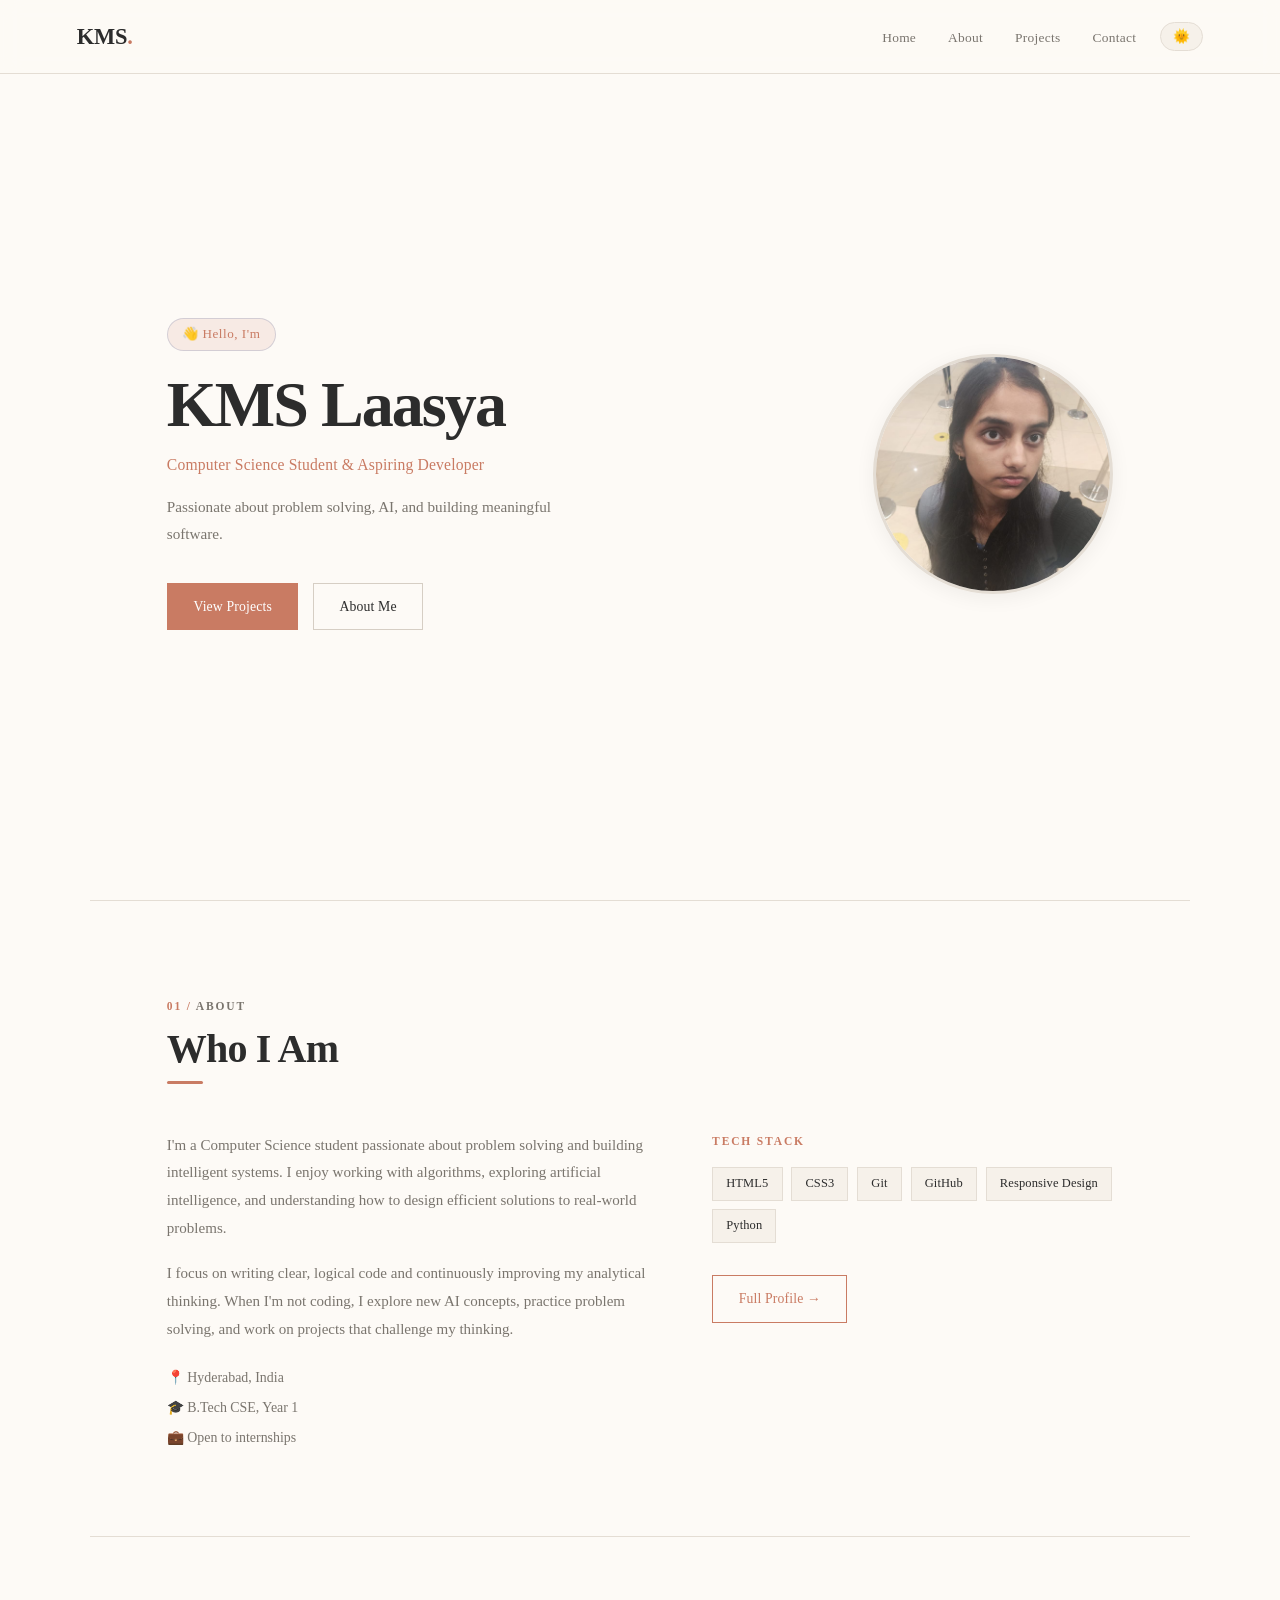
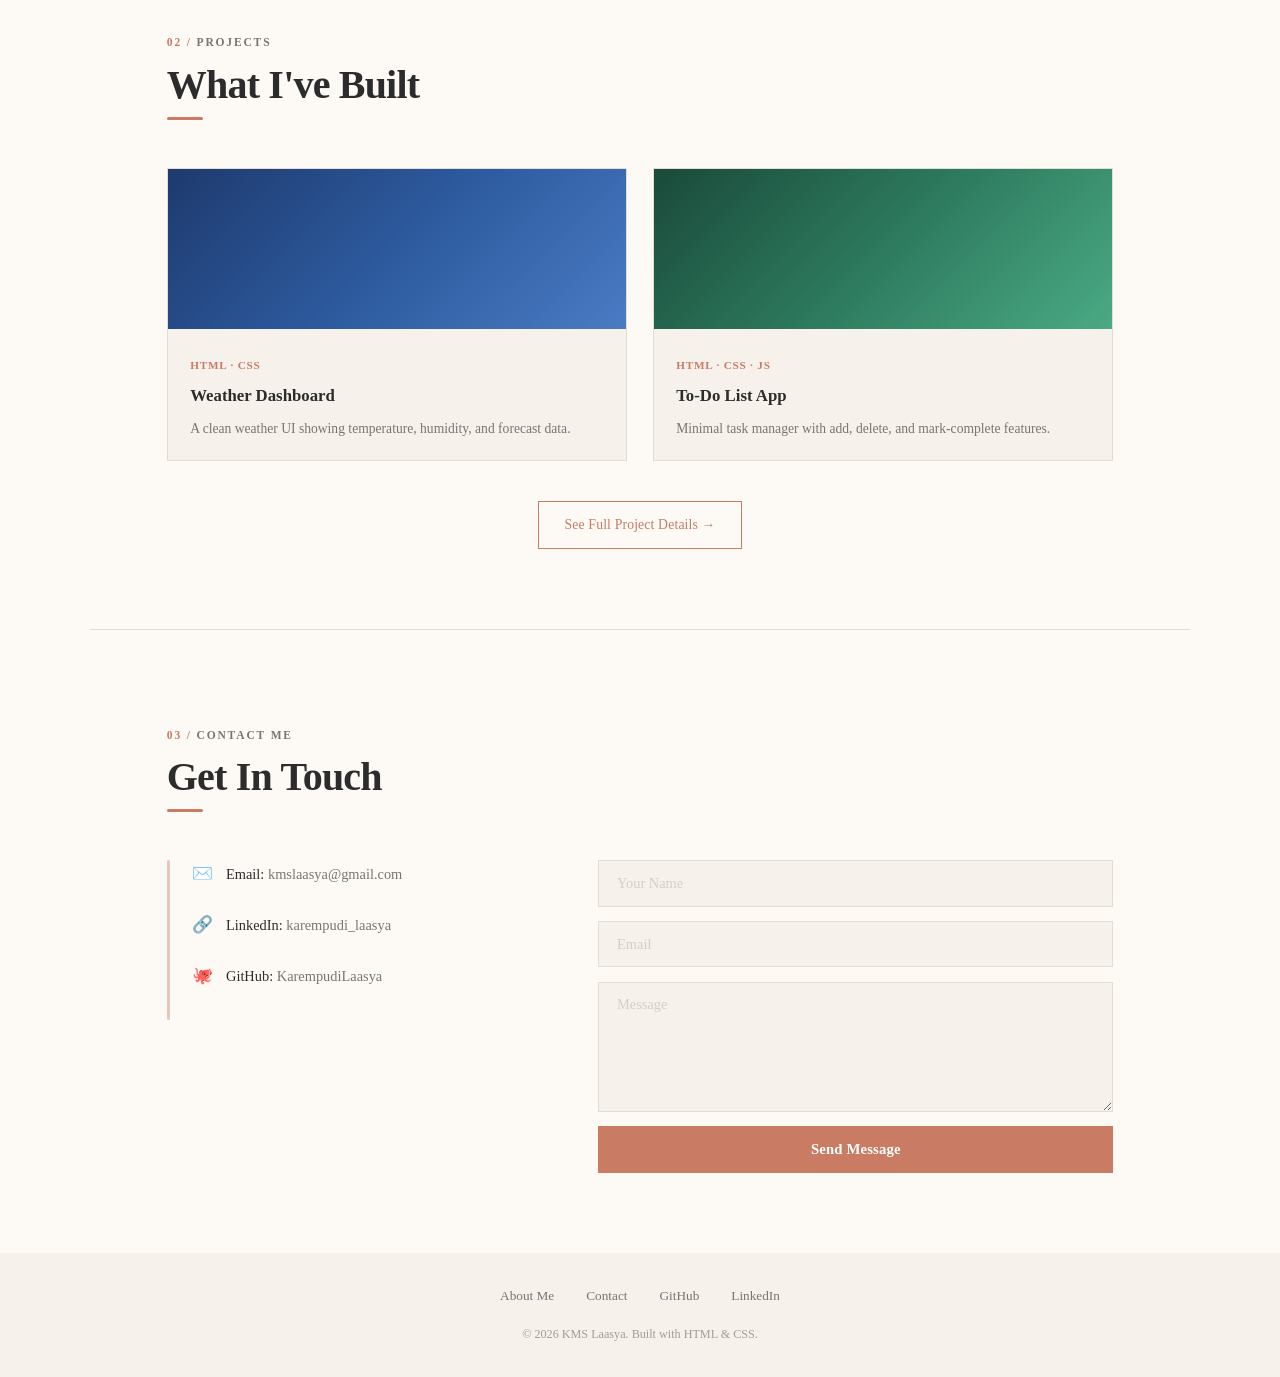
==== commit 24cc6a00: "theme" ====
--- a/index.html
+++ b/index.html
@@ -41,7 +41,7 @@
       <p class="hero-tagline">Passionate about problem solving, AI, and building meaningful software.</p>
       <div class="hero-buttons">
         <a href="#projects" class="btn btn-primary">View Projects</a>
-        <a href="about.html" class="btn btn-secondary">About Me</a>
+        <a href="#about" class="btn btn-secondary">About Me</a>
       </div>
     </div>
 
--- a/styles.css
+++ b/styles.css
@@ -5,23 +5,25 @@
 
 /* ===================== LIGHT THEME (DEFAULT) ===================== */
 :root {
-  --bg:         #0d0d0d;        /* Main page background — deep black */
-  --surface:    #161616;        /* Card / panel background */
-  --surface2:   #1e1e1e;        /* Slightly lighter surface for inputs */
-  --ink:        #f0f0f0;        /* Primary text — near white */
-  --muted:      #8a8a8a;        /* Muted / secondary text */
-  --accent:     #7ec8e3;        /* Sky blue accent (matches Image 1 button) */
-  --accent-dim: rgba(126,200,227,0.15); /* Dimmed accent for hover fills */
-  --border:     #2a2a2a;        /* Subtle border */
-  --shadow:     0 4px 30px rgba(0,0,0,0.4);
-
-  --font-head:  'Playfair Display', 'Georgia', serif;
-  --font-ui:    'DM Sans', 'Helvetica Neue', sans-serif;
-  --font-body:  'DM Sans', 'Helvetica Neue', sans-serif;
-
-  --radius:     10px;
-  --radius-sm:  6px;
-  --transition: 0.22s ease;
+  --bg: #fdfaf6;          /* warm off-white (main background) */
+  --surface: #f6f1ea;     /* cards */
+  --surface2: #efe7dc;    /* inputs / subtle sections */
+  --ink: #2c2c2c;         /* text (not pure black) */
+  --muted: #7a756e;       /* secondary text */
+
+  --accent: #c97b63;      /* soft terracotta */
+  --accent-mid: #e09a84;  
+  --accent-dim: rgba(201,123,99,0.12);
+
+  --border: #e4ddd4;
+  --border-mid: #d6cec4;
+
+  --shadow: 0 4px 20px rgba(0,0,0,0.06);
+
+  --navbar-bg: rgba(253,250,246,0.9);
+  --footer-bg: #f6f1ea;
+  --footer-text: #7a756e;
+  --footer-copy: #a39d96;
 }
 
 /* ===================== DARK THEME ===================== */
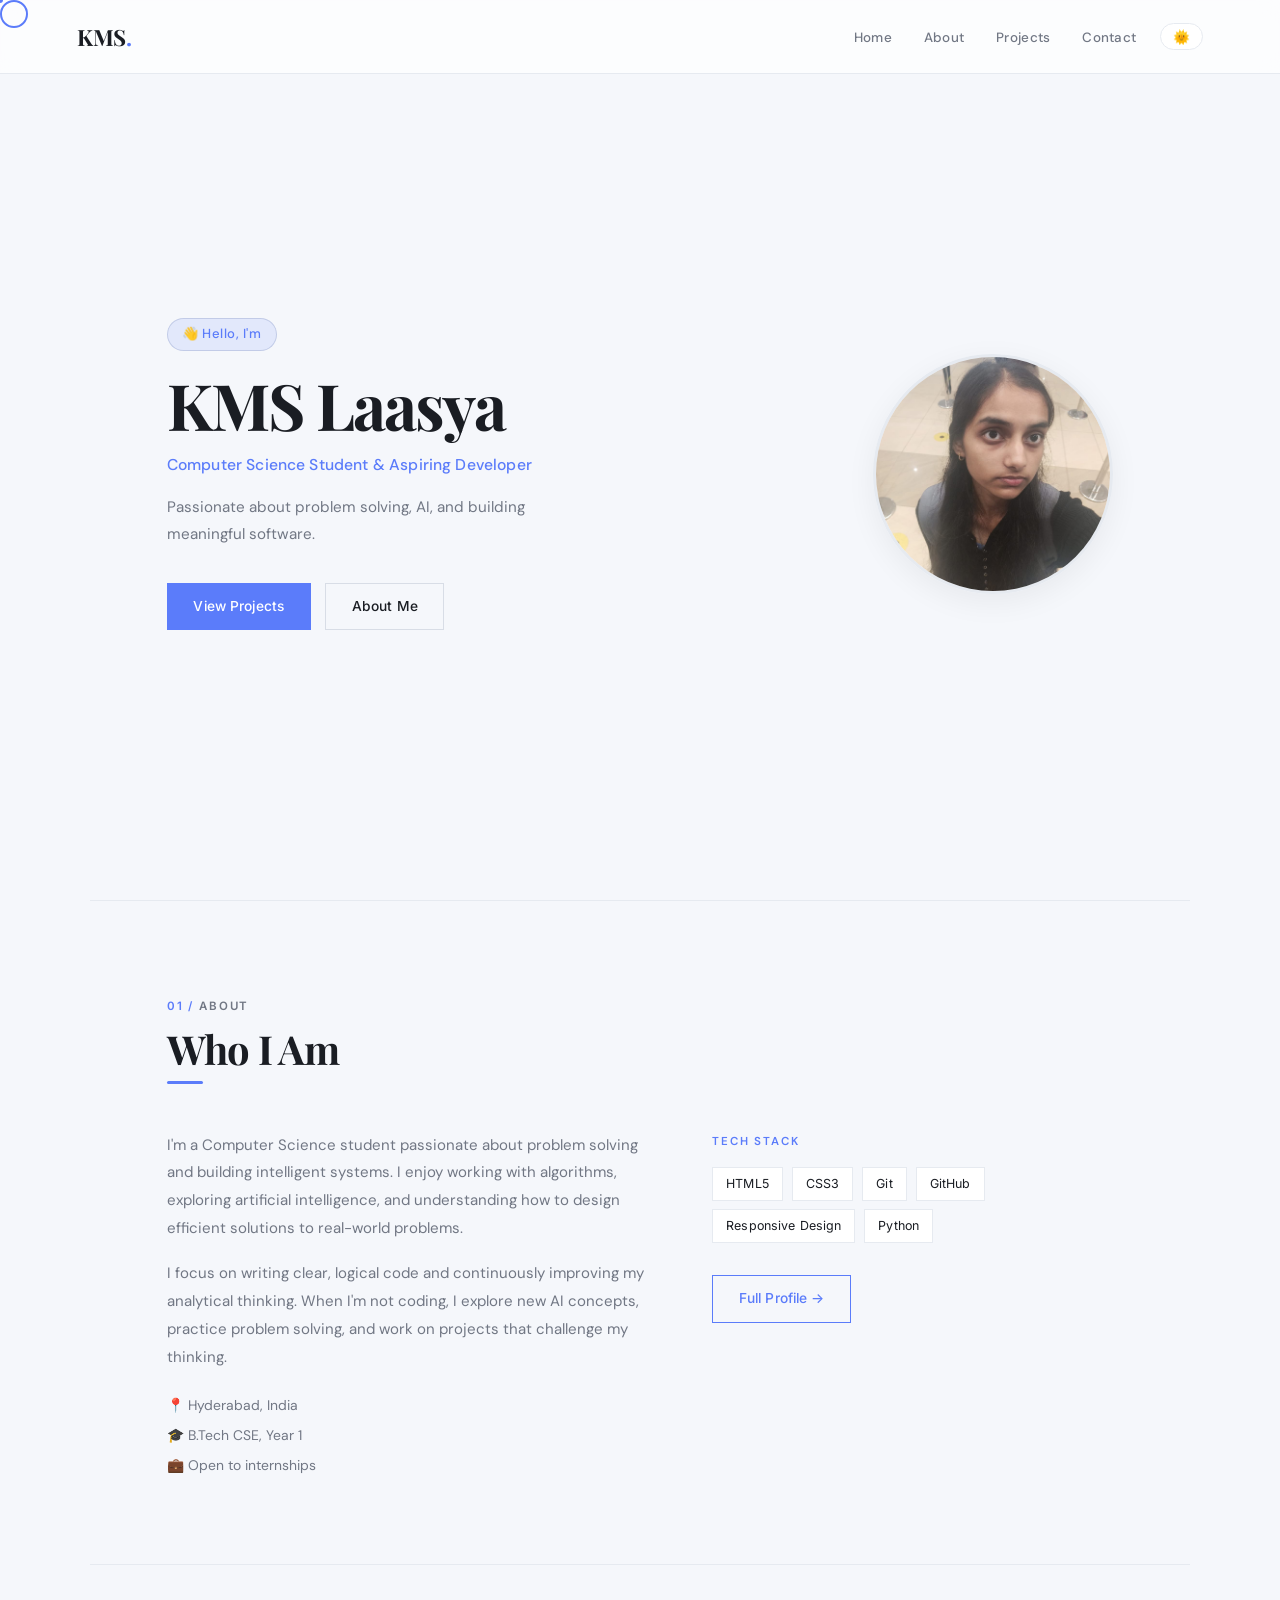
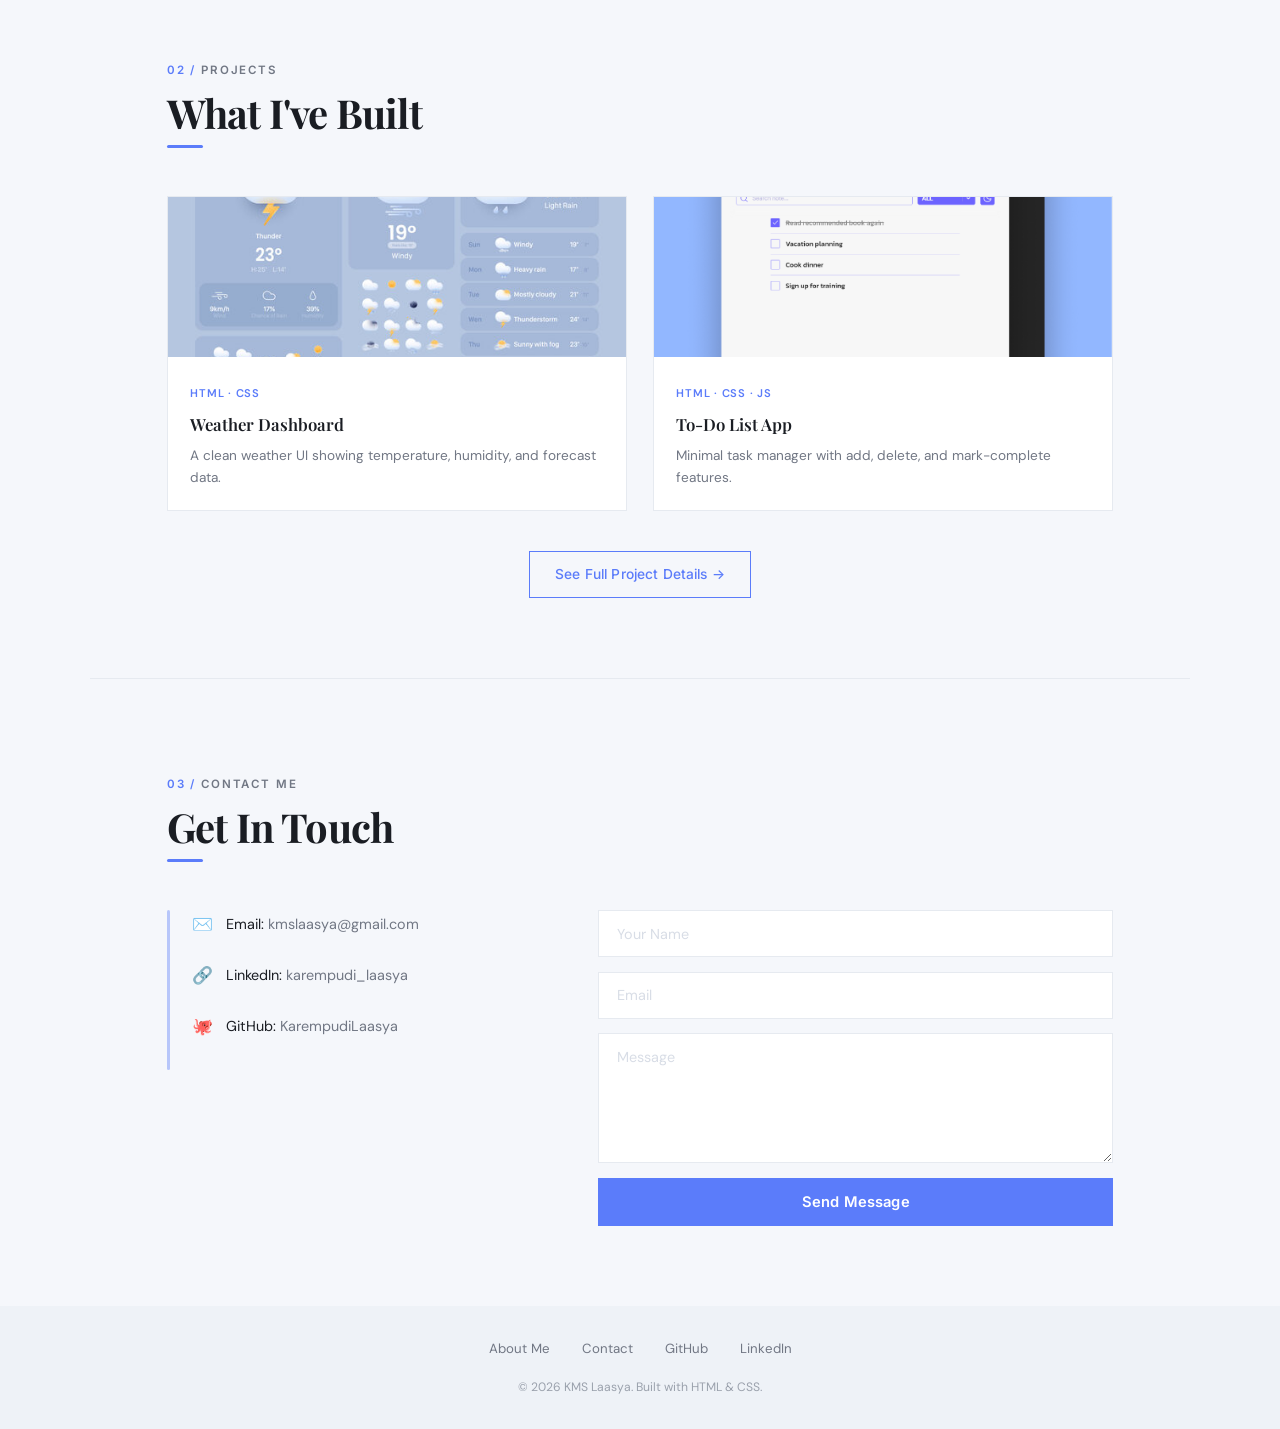
==== commit 757e5717: "updates pics of weather and todo" ====
--- a/index.html
+++ b/index.html
@@ -7,8 +7,11 @@
   <title>KMS Laasya — Portfolio</title>
   <link href="https://fonts.googleapis.com/css2?family=Playfair+Display:wght@400;600;700&family=DM+Sans:wght@300;400;500;600&display=swap" rel="stylesheet" />
   <link rel="stylesheet" href="styles.css" />
+  <link href="https://fonts.googleapis.com/css2?family=Inter:wght@400;500;600&display=swap" rel="stylesheet">
 </head>
 <body>
+  <div class="cursor-dot"></div>
+<div class="cursor-ring"></div>
 
   <!-- ===================== NAVIGATION ===================== -->
 <header class="navbar">
@@ -95,7 +98,7 @@
   </section>
 
   <!-- ===================== PROJECTS SUMMARY ===================== -->
-  <section id="projects" class="projects-summary">
+  <section id="projects" class="projects-summary fade-up">
 
     <div class="section-number">02 / <span>PROJECTS</span></div>
     <h2 class="section-title">What I've Built</h2>
@@ -104,7 +107,9 @@
     <div class="projects-grid">
 
       <article class="project-card">
-        <div class="project-img project-img-1">
+        <!-- <div class="project-img project-img-1"> -->
+          <div class="project-img"  >
+          <img src="weather.png" alt="Weather App ">
           <div class="project-overlay">
             <a href="https://github.com/KarempudiLaasya" class="overlay-link" target="_blank">GitHub</a>
           </div>
@@ -117,7 +122,9 @@
       </article>
 
       <article class="project-card">
-        <div class="project-img project-img-2">
+        <!-- <div class="project-img project-img-2"> -->
+          <div class="project-img">
+          <img src="todo.png" alt="To Do App">
           <div class="project-overlay">
             <a href="https://github.com/KarempudiLaasya" class="overlay-link" target="_blank">GitHub</a>
           </div>
@@ -187,5 +194,6 @@
     <p class="footer-copy">© 2026 KMS Laasya. Built with HTML &amp; CSS.</p>
   </footer>
 <script src="script.js"></script>
+<script src="cursor.js"></script>
 </body>
 </html>
--- a/styles.css
+++ b/styles.css
@@ -1,3 +1,68 @@
+.project-img {
+  height: 160px;
+  overflow: hidden;
+  position: relative;
+}
+
+.project-img img {
+  width: 100%;
+  height: 100%;
+  object-fit: cover;
+  transition: transform 0.5s ease;
+}
+
+.project-card:hover .project-img img {
+  transform: scale(1.08);
+}
+
+/* Courser CSS */
+.cursor-dot {
+  width: 6px;
+  height: 6px;
+  background: var(--accent);
+  border-radius: 50%;
+  position: fixed;
+  z-index: 9999;
+  pointer-events: none;
+  transform: translate(-50%, -50%);
+}
+
+.cursor-ring {
+  width: 28px;
+  height: 28px;
+  border: 2px solid var(--accent);
+  border-radius: 50%;
+  position: fixed;
+  z-index: 9998;
+  pointer-events: none;
+  transform: translate(-50%, -50%);
+  transition: transform 0.15s ease-out;
+}
+
+/* smooth ui */
+.fade-up {
+  opacity: 0;
+  transform: translateY(20px);
+  transition: all 0.6s ease;
+}
+
+.fade-up.show {
+  opacity: 1;
+  transform: translateY(0);
+}
+
+.project-card {
+  transition: all 0.3s ease;
+}
+
+.project-card:hover {
+  transform: translateY(-6px) scale(1.01);
+}
+
+.btn:active {
+  transform: scale(0.96);
+}
+
 /* ============================================================
    styles.css — KMS Laasya Portfolio
    Light Theme (default) + Dark Theme Toggle
@@ -5,25 +70,31 @@
 
 /* ===================== LIGHT THEME (DEFAULT) ===================== */
 :root {
-  --bg: #fdfaf6;          /* warm off-white (main background) */
-  --surface: #f6f1ea;     /* cards */
-  --surface2: #efe7dc;    /* inputs / subtle sections */
-  --ink: #2c2c2c;         /* text (not pure black) */
-  --muted: #7a756e;       /* secondary text */
-
-  --accent: #c97b63;      /* soft terracotta */
-  --accent-mid: #e09a84;  
-  --accent-dim: rgba(201,123,99,0.12);
-
-  --border: #e4ddd4;
-  --border-mid: #d6cec4;
-
-  --shadow: 0 4px 20px rgba(0,0,0,0.06);
-
-  --navbar-bg: rgba(253,250,246,0.9);
-  --footer-bg: #f6f1ea;
-  --footer-text: #7a756e;
-  --footer-copy: #a39d96;
+
+  --font-head: 'Playfair Display', serif;
+  --font-body: 'DM Sans', sans-serif;
+  --font-ui: 'Inter', sans-serif;
+
+  --bg: #f5f7fb;
+  --surface: #ffffff;
+  --surface2: #eef2f7;
+
+  --ink: #1a1d23;
+  --muted: #717784;
+
+  --accent: #5b7cfa;
+  --accent-mid: #4f46e5;
+  --accent-dim: rgba(91,124,250,0.12);
+
+  --border: #e6eaf0;
+  --border-mid: #d8dde6;
+
+  --shadow: 0 8px 30px rgba(0,0,0,0.06);
+
+  --navbar-bg: rgba(255,255,255,0.7);
+  --footer-bg: #eef2f7;
+  --footer-text: #717784;
+  --footer-copy: #9aa1ac;
 }
 
 /* ===================== DARK THEME ===================== */
@@ -33,9 +104,9 @@
   --surface2:   #22223a;
   --ink:        #e8e6f0;
   --muted:      #9090a8;
-  --accent:     #7b9fd4;
-  --accent-mid: #a0bce8;
-  --accent-dim: rgba(123,159,212,0.12);
+--accent: #2563eb;
+--accent-mid: #3b82f6;
+--accent-dim: rgba(37,99,235,0.12);
   --border:     #2a2a42;
   --border-mid: #3a3a58;
   --shadow-sm:  0 1px 4px rgba(0,0,0,0.3);
